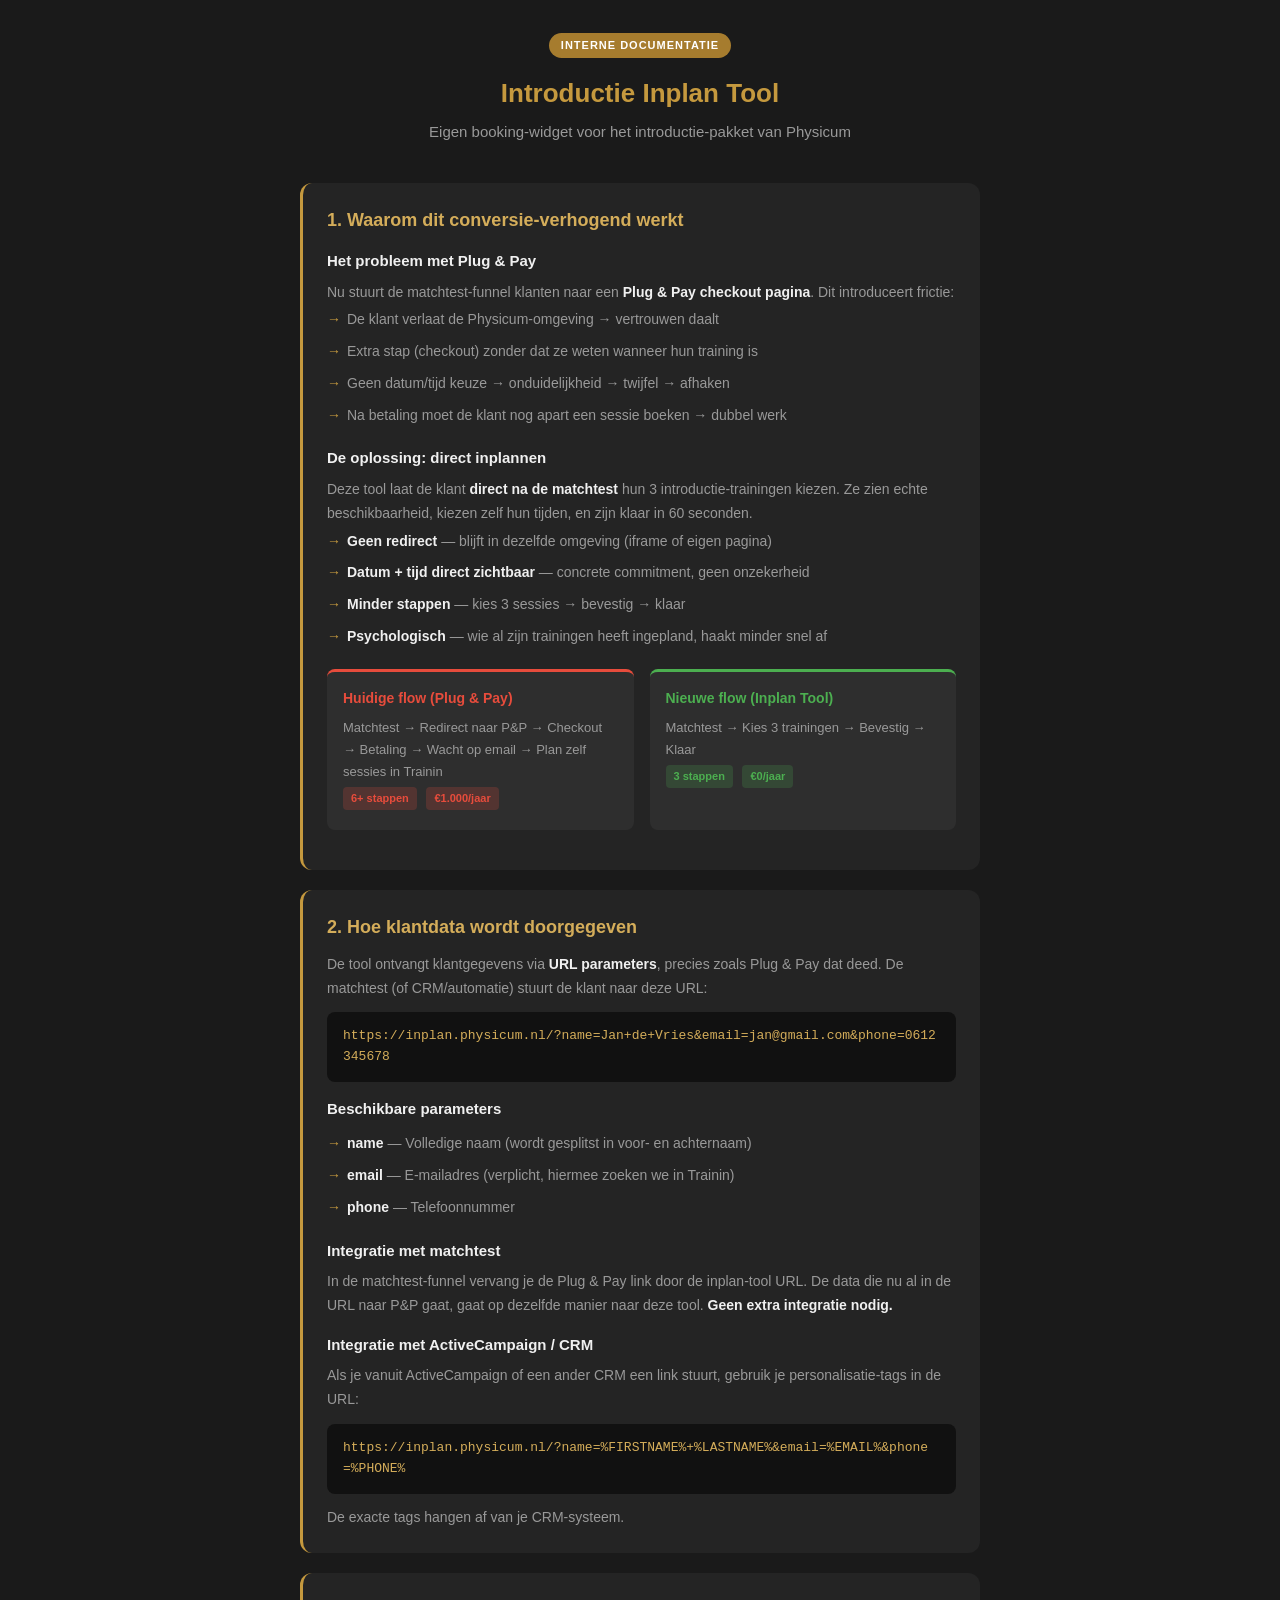
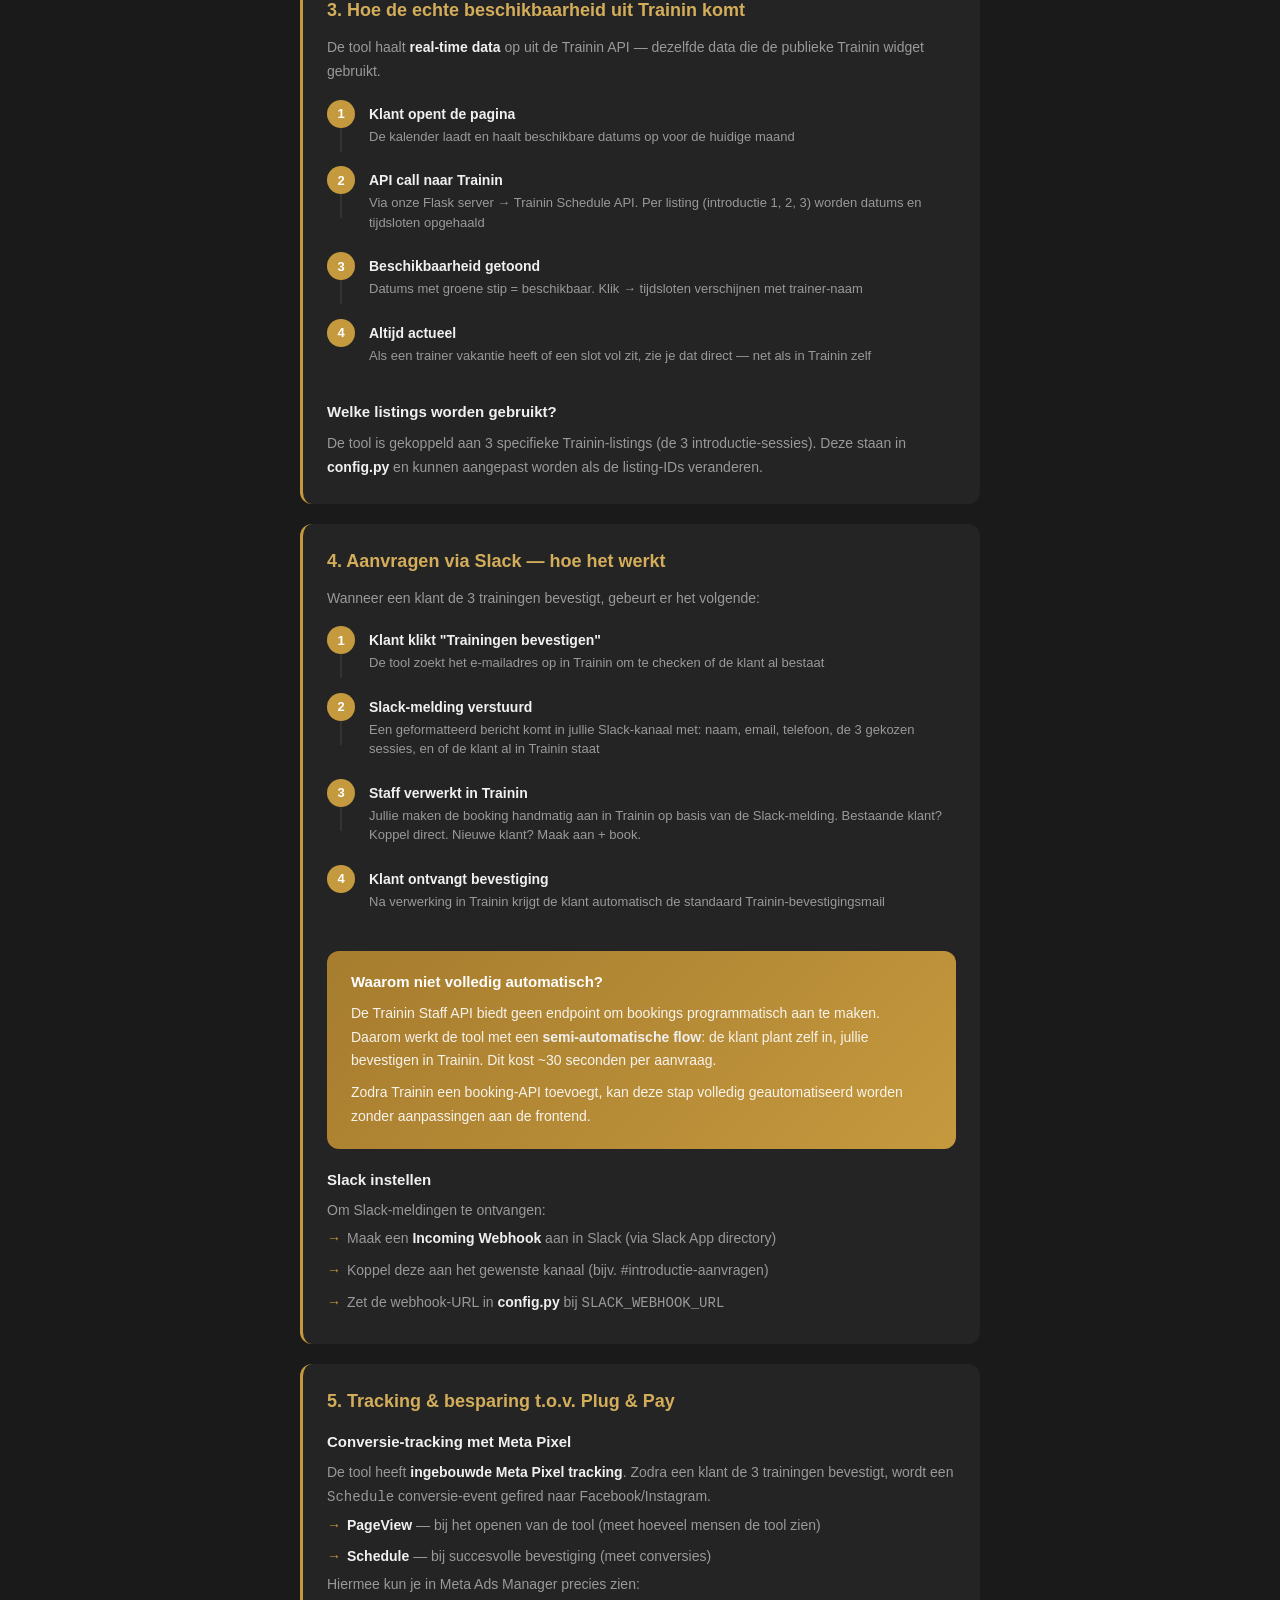
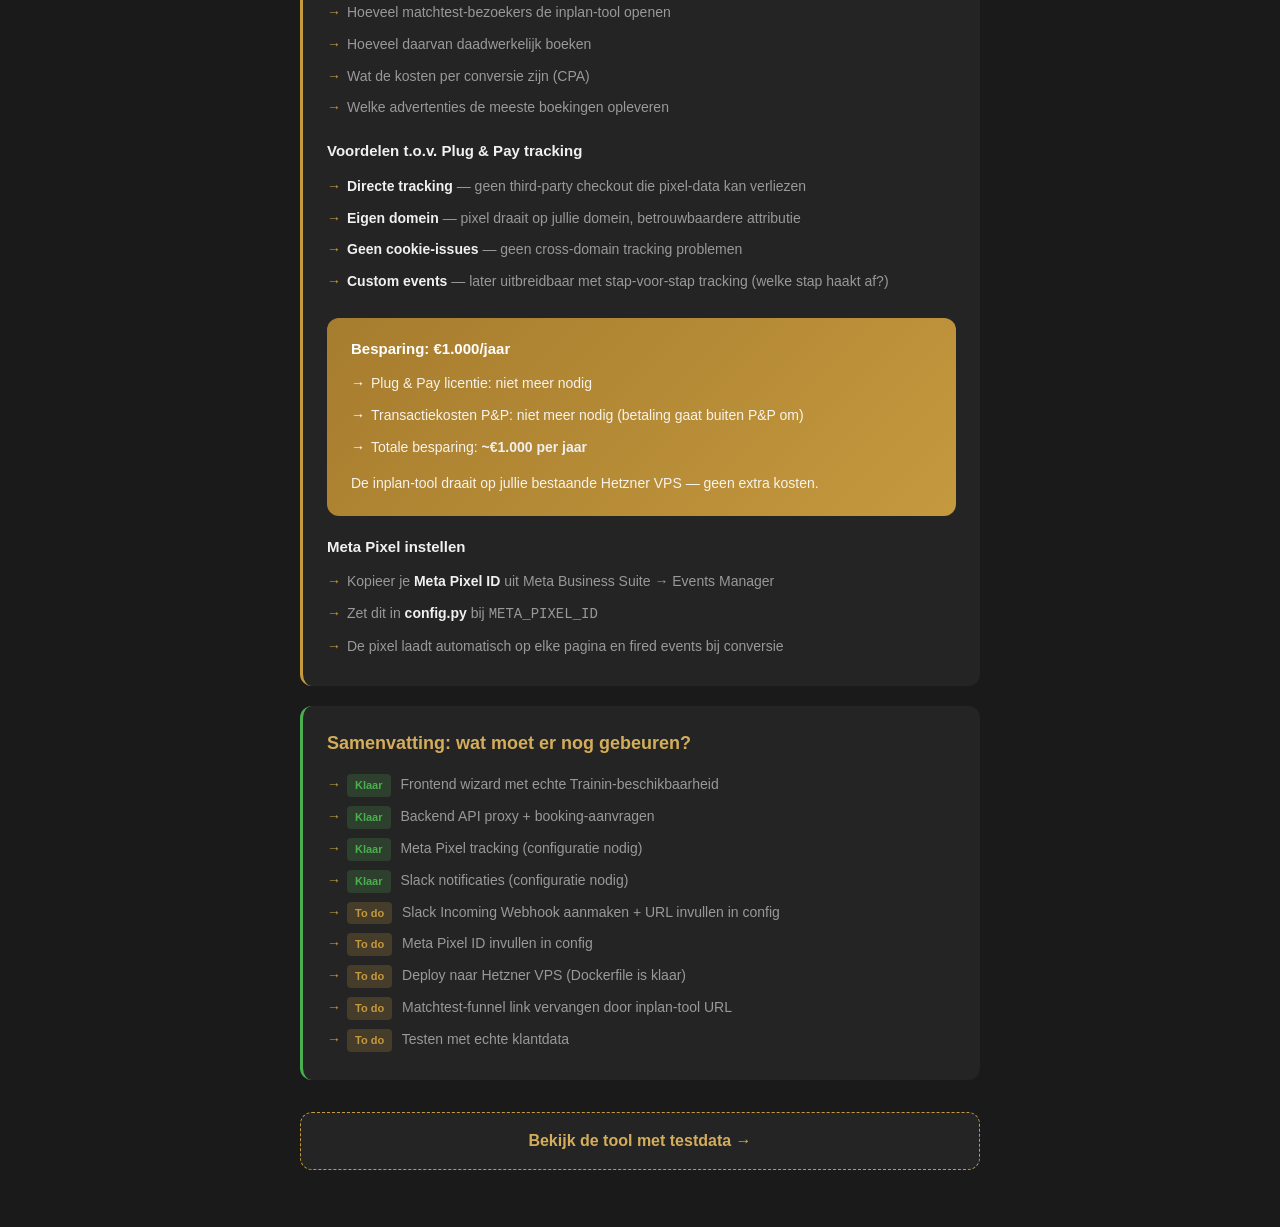
==== templates/uitleg.html @ 561d73a6 "Initial commit: Introductie Inplan Tool Booking wizard voor Physicum introductie personal training p" ====
<!DOCTYPE html>
<html lang="nl">
<head>
    <meta charset="UTF-8">
    <meta name="viewport" content="width=device-width, initial-scale=1.0">
    <title>Uitleg Introductie Inplan Tool — Physicum</title>
    <link rel="stylesheet" href="/static/style.css">
    <style>
        .uitleg {
            max-width: 720px;
            margin: 0 auto;
            padding: 32px 20px 60px;
        }

        .uitleg-header {
            text-align: center;
            margin-bottom: 40px;
        }

        .uitleg-header h1 {
            font-size: 26px;
            font-weight: 800;
            color: var(--gold);
            margin-bottom: 8px;
        }

        .uitleg-header p {
            color: var(--text-muted);
            font-size: 15px;
        }

        .uitleg-badge {
            display: inline-block;
            background: var(--gold-dark);
            color: #fff;
            font-size: 11px;
            font-weight: 700;
            text-transform: uppercase;
            letter-spacing: 1px;
            padding: 4px 12px;
            border-radius: 20px;
            margin-bottom: 16px;
        }

        .section {
            background: var(--bg-card);
            border-radius: var(--radius);
            padding: 24px;
            margin-bottom: 20px;
            border-left: 3px solid var(--gold);
        }

        .section h2 {
            font-size: 18px;
            font-weight: 700;
            color: var(--gold-light);
            margin-bottom: 12px;
        }

        .section h3 {
            font-size: 15px;
            font-weight: 600;
            color: var(--text);
            margin: 16px 0 8px;
        }

        .section p, .section li {
            font-size: 14px;
            color: var(--text-muted);
            line-height: 1.7;
        }

        .section ul {
            list-style: none;
            padding: 0;
        }

        .section ul li {
            padding: 4px 0 4px 20px;
            position: relative;
        }

        .section ul li::before {
            content: '→';
            position: absolute;
            left: 0;
            color: var(--gold);
        }

        .section strong {
            color: var(--text);
        }

        .flow-diagram {
            display: flex;
            flex-direction: column;
            gap: 0;
            margin: 16px 0;
        }

        .flow-step {
            display: flex;
            align-items: flex-start;
            gap: 14px;
        }

        .flow-line {
            display: flex;
            flex-direction: column;
            align-items: center;
            flex-shrink: 0;
        }

        .flow-dot {
            width: 28px;
            height: 28px;
            border-radius: 50%;
            background: var(--gold);
            color: #fff;
            font-size: 13px;
            font-weight: 700;
            display: flex;
            align-items: center;
            justify-content: center;
            flex-shrink: 0;
        }

        .flow-connector {
            width: 2px;
            height: 24px;
            background: var(--border);
        }

        .flow-content {
            padding: 4px 0 20px;
        }

        .flow-content .flow-title {
            font-size: 14px;
            font-weight: 600;
            color: var(--text);
        }

        .flow-content .flow-desc {
            font-size: 13px;
            color: var(--text-muted);
            margin-top: 2px;
        }

        .highlight-box {
            background: linear-gradient(135deg, var(--gold-dark), var(--gold));
            border-radius: var(--radius);
            padding: 20px 24px;
            margin: 20px 0;
            color: #fff;
        }

        .highlight-box h3 {
            color: #fff;
            margin-top: 0;
        }

        .highlight-box p, .highlight-box li {
            color: rgba(255,255,255,0.9);
        }

        .highlight-box ul li::before {
            color: #fff;
        }

        .comparison-grid {
            display: grid;
            grid-template-columns: 1fr 1fr;
            gap: 16px;
            margin: 16px 0;
        }

        .comparison-card {
            background: var(--bg-hover);
            border-radius: var(--radius-sm);
            padding: 16px;
        }

        .comparison-card.old {
            border-top: 3px solid #e74c3c;
        }

        .comparison-card.new {
            border-top: 3px solid var(--green);
        }

        .comparison-card h4 {
            font-size: 14px;
            font-weight: 700;
            margin-bottom: 8px;
        }

        .comparison-card.old h4 {
            color: #e74c3c;
        }

        .comparison-card.new h4 {
            color: var(--green);
        }

        .comparison-card p {
            font-size: 13px;
            color: var(--text-muted);
            margin: 4px 0;
        }

        .code-example {
            background: #111;
            border-radius: var(--radius-sm);
            padding: 14px 16px;
            font-family: 'SF Mono', 'Fira Code', monospace;
            font-size: 13px;
            color: var(--gold-light);
            overflow-x: auto;
            margin: 12px 0;
            line-height: 1.6;
            white-space: pre-wrap;
            word-break: break-all;
        }

        .tag {
            display: inline-block;
            font-size: 11px;
            font-weight: 600;
            padding: 2px 8px;
            border-radius: 4px;
            margin-right: 6px;
        }

        .tag-green { background: rgba(76,175,80,0.2); color: var(--green); }
        .tag-gold { background: rgba(197,153,62,0.2); color: var(--gold); }
        .tag-red { background: rgba(231,76,60,0.2); color: #e74c3c; }

        .demo-link {
            display: block;
            text-align: center;
            margin-top: 32px;
            padding: 16px;
            background: var(--bg-card);
            border-radius: var(--radius);
            border: 1px dashed var(--gold);
            color: var(--gold-light);
            text-decoration: none;
            font-weight: 600;
            transition: all 0.2s;
        }

        .demo-link:hover {
            background: var(--bg-hover);
        }

        @media (max-width: 600px) {
            .comparison-grid {
                grid-template-columns: 1fr;
            }
        }
    </style>
</head>
<body>
    <div class="uitleg">
        <div class="uitleg-header">
            <div class="uitleg-badge">Interne documentatie</div>
            <h1>Introductie Inplan Tool</h1>
            <p>Eigen booking-widget voor het introductie-pakket van Physicum</p>
        </div>

        <!-- 1. Waarom conversie-verhogend -->
        <div class="section">
            <h2>1. Waarom dit conversie-verhogend werkt</h2>

            <h3>Het probleem met Plug &amp; Pay</h3>
            <p>Nu stuurt de matchtest-funnel klanten naar een <strong>Plug &amp; Pay checkout pagina</strong>. Dit introduceert frictie:</p>
            <ul>
                <li>De klant verlaat de Physicum-omgeving → vertrouwen daalt</li>
                <li>Extra stap (checkout) zonder dat ze weten wanneer hun training is</li>
                <li>Geen datum/tijd keuze → onduidelijkheid → twijfel → afhaken</li>
                <li>Na betaling moet de klant nog apart een sessie boeken → dubbel werk</li>
            </ul>

            <h3>De oplossing: direct inplannen</h3>
            <p>Deze tool laat de klant <strong>direct na de matchtest</strong> hun 3 introductie-trainingen kiezen. Ze zien echte beschikbaarheid, kiezen zelf hun tijden, en zijn klaar in 60 seconden.</p>
            <ul>
                <li><strong>Geen redirect</strong> — blijft in dezelfde omgeving (iframe of eigen pagina)</li>
                <li><strong>Datum + tijd direct zichtbaar</strong> — concrete commitment, geen onzekerheid</li>
                <li><strong>Minder stappen</strong> — kies 3 sessies → bevestig → klaar</li>
                <li><strong>Psychologisch</strong> — wie al zijn trainingen heeft ingepland, haakt minder snel af</li>
            </ul>

            <div class="comparison-grid">
                <div class="comparison-card old">
                    <h4>Huidige flow (Plug &amp; Pay)</h4>
                    <p>Matchtest → Redirect naar P&P → Checkout → Betaling → Wacht op email → Plan zelf sessies in Trainin</p>
                    <p><span class="tag tag-red">6+ stappen</span> <span class="tag tag-red">€1.000/jaar</span></p>
                </div>
                <div class="comparison-card new">
                    <h4>Nieuwe flow (Inplan Tool)</h4>
                    <p>Matchtest → Kies 3 trainingen → Bevestig → Klaar</p>
                    <p><span class="tag tag-green">3 stappen</span> <span class="tag tag-green">€0/jaar</span></p>
                </div>
            </div>
        </div>

        <!-- 2. Hoe data wordt meegestuurd -->
        <div class="section">
            <h2>2. Hoe klantdata wordt doorgegeven</h2>

            <p>De tool ontvangt klantgegevens via <strong>URL parameters</strong>, precies zoals Plug &amp; Pay dat deed. De matchtest (of CRM/automatie) stuurt de klant naar deze URL:</p>

            <div class="code-example">https://inplan.physicum.nl/?name=Jan+de+Vries&email=jan@gmail.com&phone=0612345678</div>

            <h3>Beschikbare parameters</h3>
            <ul>
                <li><strong>name</strong> — Volledige naam (wordt gesplitst in voor- en achternaam)</li>
                <li><strong>email</strong> — E-mailadres (verplicht, hiermee zoeken we in Trainin)</li>
                <li><strong>phone</strong> — Telefoonnummer</li>
            </ul>

            <h3>Integratie met matchtest</h3>
            <p>In de matchtest-funnel vervang je de Plug &amp; Pay link door de inplan-tool URL. De data die nu al in de URL naar P&P gaat, gaat op dezelfde manier naar deze tool. <strong>Geen extra integratie nodig.</strong></p>

            <h3>Integratie met ActiveCampaign / CRM</h3>
            <p>Als je vanuit ActiveCampaign of een ander CRM een link stuurt, gebruik je personalisatie-tags in de URL:</p>
            <div class="code-example">https://inplan.physicum.nl/?name=%FIRSTNAME%+%LASTNAME%&email=%EMAIL%&phone=%PHONE%</div>
            <p>De exacte tags hangen af van je CRM-systeem.</p>
        </div>

        <!-- 3. Hoe Trainin-data wordt opgehaald -->
        <div class="section">
            <h2>3. Hoe de echte beschikbaarheid uit Trainin komt</h2>

            <p>De tool haalt <strong>real-time data</strong> op uit de Trainin API — dezelfde data die de publieke Trainin widget gebruikt.</p>

            <div class="flow-diagram">
                <div class="flow-step">
                    <div class="flow-line">
                        <div class="flow-dot">1</div>
                        <div class="flow-connector"></div>
                    </div>
                    <div class="flow-content">
                        <div class="flow-title">Klant opent de pagina</div>
                        <div class="flow-desc">De kalender laadt en haalt beschikbare datums op voor de huidige maand</div>
                    </div>
                </div>
                <div class="flow-step">
                    <div class="flow-line">
                        <div class="flow-dot">2</div>
                        <div class="flow-connector"></div>
                    </div>
                    <div class="flow-content">
                        <div class="flow-title">API call naar Trainin</div>
                        <div class="flow-desc">Via onze Flask server → Trainin Schedule API. Per listing (introductie 1, 2, 3) worden datums en tijdsloten opgehaald</div>
                    </div>
                </div>
                <div class="flow-step">
                    <div class="flow-line">
                        <div class="flow-dot">3</div>
                        <div class="flow-connector"></div>
                    </div>
                    <div class="flow-content">
                        <div class="flow-title">Beschikbaarheid getoond</div>
                        <div class="flow-desc">Datums met groene stip = beschikbaar. Klik → tijdsloten verschijnen met trainer-naam</div>
                    </div>
                </div>
                <div class="flow-step">
                    <div class="flow-line">
                        <div class="flow-dot">4</div>
                    </div>
                    <div class="flow-content">
                        <div class="flow-title">Altijd actueel</div>
                        <div class="flow-desc">Als een trainer vakantie heeft of een slot vol zit, zie je dat direct — net als in Trainin zelf</div>
                    </div>
                </div>
            </div>

            <h3>Welke listings worden gebruikt?</h3>
            <p>De tool is gekoppeld aan 3 specifieke Trainin-listings (de 3 introductie-sessies). Deze staan in <strong>config.py</strong> en kunnen aangepast worden als de listing-IDs veranderen.</p>
        </div>

        <!-- 4. Slack aanvragen & workflow -->
        <div class="section">
            <h2>4. Aanvragen via Slack — hoe het werkt</h2>

            <p>Wanneer een klant de 3 trainingen bevestigt, gebeurt er het volgende:</p>

            <div class="flow-diagram">
                <div class="flow-step">
                    <div class="flow-line">
                        <div class="flow-dot">1</div>
                        <div class="flow-connector"></div>
                    </div>
                    <div class="flow-content">
                        <div class="flow-title">Klant klikt "Trainingen bevestigen"</div>
                        <div class="flow-desc">De tool zoekt het e-mailadres op in Trainin om te checken of de klant al bestaat</div>
                    </div>
                </div>
                <div class="flow-step">
                    <div class="flow-line">
                        <div class="flow-dot">2</div>
                        <div class="flow-connector"></div>
                    </div>
                    <div class="flow-content">
                        <div class="flow-title">Slack-melding verstuurd</div>
                        <div class="flow-desc">Een geformatteerd bericht komt in jullie Slack-kanaal met: naam, email, telefoon, de 3 gekozen sessies, en of de klant al in Trainin staat</div>
                    </div>
                </div>
                <div class="flow-step">
                    <div class="flow-line">
                        <div class="flow-dot">3</div>
                        <div class="flow-connector"></div>
                    </div>
                    <div class="flow-content">
                        <div class="flow-title">Staff verwerkt in Trainin</div>
                        <div class="flow-desc">Jullie maken de booking handmatig aan in Trainin op basis van de Slack-melding. Bestaande klant? Koppel direct. Nieuwe klant? Maak aan + book.</div>
                    </div>
                </div>
                <div class="flow-step">
                    <div class="flow-line">
                        <div class="flow-dot">4</div>
                    </div>
                    <div class="flow-content">
                        <div class="flow-title">Klant ontvangt bevestiging</div>
                        <div class="flow-desc">Na verwerking in Trainin krijgt de klant automatisch de standaard Trainin-bevestigingsmail</div>
                    </div>
                </div>
            </div>

            <div class="highlight-box">
                <h3>Waarom niet volledig automatisch?</h3>
                <p>De Trainin Staff API biedt geen endpoint om bookings programmatisch aan te maken. Daarom werkt de tool met een <strong>semi-automatische flow</strong>: de klant plant zelf in, jullie bevestigen in Trainin. Dit kost ~30 seconden per aanvraag.</p>
                <p style="margin-top: 8px;">Zodra Trainin een booking-API toevoegt, kan deze stap volledig geautomatiseerd worden zonder aanpassingen aan de frontend.</p>
            </div>

            <h3>Slack instellen</h3>
            <p>Om Slack-meldingen te ontvangen:</p>
            <ul>
                <li>Maak een <strong>Incoming Webhook</strong> aan in Slack (via Slack App directory)</li>
                <li>Koppel deze aan het gewenste kanaal (bijv. #introductie-aanvragen)</li>
                <li>Zet de webhook-URL in <strong>config.py</strong> bij <code>SLACK_WEBHOOK_URL</code></li>
            </ul>
        </div>

        <!-- 5. Tracking & besparing -->
        <div class="section">
            <h2>5. Tracking &amp; besparing t.o.v. Plug &amp; Pay</h2>

            <h3>Conversie-tracking met Meta Pixel</h3>
            <p>De tool heeft <strong>ingebouwde Meta Pixel tracking</strong>. Zodra een klant de 3 trainingen bevestigt, wordt een <code>Schedule</code> conversie-event gefired naar Facebook/Instagram.</p>
            <ul>
                <li><strong>PageView</strong> — bij het openen van de tool (meet hoeveel mensen de tool zien)</li>
                <li><strong>Schedule</strong> — bij succesvolle bevestiging (meet conversies)</li>
            </ul>
            <p>Hiermee kun je in Meta Ads Manager precies zien:</p>
            <ul>
                <li>Hoeveel matchtest-bezoekers de inplan-tool openen</li>
                <li>Hoeveel daarvan daadwerkelijk boeken</li>
                <li>Wat de kosten per conversie zijn (CPA)</li>
                <li>Welke advertenties de meeste boekingen opleveren</li>
            </ul>

            <h3>Voordelen t.o.v. Plug &amp; Pay tracking</h3>
            <ul>
                <li><strong>Directe tracking</strong> — geen third-party checkout die pixel-data kan verliezen</li>
                <li><strong>Eigen domein</strong> — pixel draait op jullie domein, betrouwbaardere attributie</li>
                <li><strong>Geen cookie-issues</strong> — geen cross-domain tracking problemen</li>
                <li><strong>Custom events</strong> — later uitbreidbaar met stap-voor-stap tracking (welke stap haakt af?)</li>
            </ul>

            <div class="highlight-box">
                <h3>Besparing: €1.000/jaar</h3>
                <ul>
                    <li>Plug &amp; Pay licentie: niet meer nodig</li>
                    <li>Transactiekosten P&P: niet meer nodig (betaling gaat buiten P&P om)</li>
                    <li>Totale besparing: <strong>~€1.000 per jaar</strong></li>
                </ul>
                <p style="margin-top: 8px;">De inplan-tool draait op jullie bestaande Hetzner VPS — geen extra kosten.</p>
            </div>

            <h3>Meta Pixel instellen</h3>
            <ul>
                <li>Kopieer je <strong>Meta Pixel ID</strong> uit Meta Business Suite → Events Manager</li>
                <li>Zet dit in <strong>config.py</strong> bij <code>META_PIXEL_ID</code></li>
                <li>De pixel laadt automatisch op elke pagina en fired events bij conversie</li>
            </ul>
        </div>

        <!-- Samenvatting -->
        <div class="section" style="border-left-color: var(--green);">
            <h2>Samenvatting: wat moet er nog gebeuren?</h2>
            <ul>
                <li><span class="tag tag-green">Klaar</span> Frontend wizard met echte Trainin-beschikbaarheid</li>
                <li><span class="tag tag-green">Klaar</span> Backend API proxy + booking-aanvragen</li>
                <li><span class="tag tag-green">Klaar</span> Meta Pixel tracking (configuratie nodig)</li>
                <li><span class="tag tag-green">Klaar</span> Slack notificaties (configuratie nodig)</li>
                <li><span class="tag tag-gold">To do</span> Slack Incoming Webhook aanmaken + URL invullen in config</li>
                <li><span class="tag tag-gold">To do</span> Meta Pixel ID invullen in config</li>
                <li><span class="tag tag-gold">To do</span> Deploy naar Hetzner VPS (Dockerfile is klaar)</li>
                <li><span class="tag tag-gold">To do</span> Matchtest-funnel link vervangen door inplan-tool URL</li>
                <li><span class="tag tag-gold">To do</span> Testen met echte klantdata</li>
            </ul>
        </div>

        <a href="/?name=Test+Klant&email=test@physicum.nl&phone=0612345678" class="demo-link">
            Bekijk de tool met testdata →
        </a>
    </div>
</body>
</html>
---- static/style.css ----
/* Introductie Inplan Tool — Physicum branding */

:root {
    --bg: #1a1a1a;
    --bg-card: #242424;
    --bg-hover: #2e2e2e;
    --gold: #c5993e;
    --gold-light: #d4ad5a;
    --gold-dark: #a67c2e;
    --text: #f0f0f0;
    --text-muted: #999;
    --text-dim: #666;
    --green: #4caf50;
    --green-dot: #66bb6a;
    --border: #333;
    --radius: 12px;
    --radius-sm: 8px;
}

* {
    margin: 0;
    padding: 0;
    box-sizing: border-box;
}

body {
    font-family: -apple-system, BlinkMacSystemFont, 'Segoe UI', Roboto, sans-serif;
    background: var(--bg);
    color: var(--text);
    line-height: 1.5;
    min-height: 100vh;
}

#app {
    max-width: 780px;
    margin: 0 auto;
    padding: 24px 16px 24px;
}

/* ─── Stappen indicator ─── */

.steps-bar {
    display: flex;
    align-items: center;
    justify-content: center;
    gap: 0;
    margin-bottom: 8px;
}

.step-dot {
    width: 30px;
    height: 30px;
    border-radius: 50%;
    background: var(--bg-card);
    border: 2px solid var(--border);
    display: flex;
    align-items: center;
    justify-content: center;
    font-size: 12px;
    font-weight: 600;
    color: var(--text-muted);
    transition: all 0.3s;
    flex-shrink: 0;
}

.step-dot.active {
    background: var(--gold);
    border-color: var(--gold);
    color: #fff;
}

.step-dot.completed {
    background: var(--green);
    border-color: var(--green);
    color: #fff;
}

.step-line {
    height: 2px;
    flex: 1;
    background: var(--border);
    transition: background 0.3s;
}

.step-line.completed {
    background: var(--green);
}

.steps-labels {
    display: flex;
    justify-content: space-between;
    font-size: 10px;
    color: var(--text-dim);
    margin-bottom: 16px;
    padding: 0 4px;
}

/* ─── Wizard stappen ─── */

.wizard-step {
    animation: fadeIn 0.3s ease;
}

@keyframes fadeIn {
    from { opacity: 0; transform: translateY(10px); }
    to { opacity: 1; transform: translateY(0); }
}

h2 {
    font-size: 20px;
    font-weight: 700;
    margin-bottom: 2px;
    color: var(--text);
}

.step-subtitle {
    color: var(--text-muted);
    font-size: 14px;
    margin-bottom: 24px;
}

/* ─── Sessie picker (kalender + slots naast elkaar) ─── */

.session-picker {
    display: flex;
    gap: 20px;
    align-items: flex-start;
}

/* ─── Kalender ─── */

.calendar {
    background: var(--bg-card);
    border-radius: var(--radius);
    padding: 14px;
    flex: 1;
    min-width: 0;
    margin-bottom: 0;
}

.calendar-header {
    display: flex;
    align-items: center;
    justify-content: space-between;
    margin-bottom: 8px;
}

.calendar-title {
    font-size: 15px;
    font-weight: 600;
}

.calendar-nav {
    background: none;
    border: 1px solid var(--border);
    color: var(--text);
    width: 30px;
    height: 30px;
    border-radius: 50%;
    cursor: pointer;
    font-size: 16px;
    display: flex;
    align-items: center;
    justify-content: center;
    transition: all 0.2s;
}

.calendar-nav:hover {
    background: var(--bg-hover);
    border-color: var(--gold);
}

.calendar-nav:disabled {
    opacity: 0.3;
    cursor: not-allowed;
}

.calendar-grid {
    display: grid;
    grid-template-columns: repeat(7, 1fr);
    gap: 2px;
    text-align: center;
}

.calendar-grid .day-header {
    font-size: 11px;
    color: var(--text-dim);
    font-weight: 500;
    padding: 2px 0;
}

.calendar-day {
    position: relative;
    width: 100%;
    aspect-ratio: 1;
    display: flex;
    align-items: center;
    justify-content: center;
    font-size: 13px;
    border-radius: 50%;
    cursor: default;
    color: var(--text-dim);
    transition: all 0.15s;
}

.calendar-day.available {
    color: var(--text);
    cursor: pointer;
}

.calendar-day.available:hover {
    background: var(--bg-hover);
}

.calendar-day.available::after {
    content: '';
    position: absolute;
    bottom: 2px;
    width: 5px;
    height: 5px;
    border-radius: 50%;
    background: var(--green-dot);
}

.calendar-day.selected {
    background: var(--gold);
    color: #fff;
}

.calendar-day.selected::after {
    display: none;
}

.calendar-day.today {
    font-weight: 700;
}

.calendar-day.other-month {
    opacity: 0.3;
}

.calendar-day.disabled-date {
    opacity: 0.25;
    cursor: not-allowed;
}

.calendar-day.disabled-date::after {
    display: none;
}

/* ─── Tijdsloten ─── */

.slots-container {
    flex: 0 0 220px;
    margin-top: 0;
    max-height: 400px;
    overflow-y: auto;
    scrollbar-width: thin;
    scrollbar-color: var(--border) transparent;
}

.slots-container::-webkit-scrollbar {
    width: 4px;
}

.slots-container::-webkit-scrollbar-thumb {
    background: var(--border);
    border-radius: 4px;
}

.slots-title {
    font-size: 13px;
    color: var(--text-muted);
    margin-bottom: 8px;
    font-weight: 500;
    position: sticky;
    top: 0;
    background: var(--bg);
    padding-bottom: 4px;
    z-index: 1;
}

.slots-grid {
    display: grid;
    grid-template-columns: 1fr 1fr;
    gap: 6px;
}

.slot-btn {
    padding: 8px 4px;
    border-radius: var(--radius-sm);
    border: 1px solid var(--border);
    background: var(--bg-card);
    color: var(--text);
    font-size: 14px;
    font-weight: 500;
    cursor: pointer;
    transition: all 0.15s;
    display: flex;
    flex-direction: column;
    align-items: center;
    gap: 1px;
}

.slot-btn:hover {
    border-color: var(--gold);
    background: var(--bg-hover);
}

.slot-btn.selected {
    border-color: var(--gold);
    background: var(--gold);
    color: #fff;
}

.slot-instructor {
    font-size: 11px;
    opacity: 0.7;
}

.slots-empty {
    color: var(--text-dim);
    font-size: 14px;
    padding: 20px 0;
    text-align: center;
}

.slots-loading {
    text-align: center;
    padding: 20px 0;
    color: var(--text-muted);
}

/* ─── Samenvatting kaartjes ─── */

.selected-summary {
    margin-bottom: 20px;
}

.summary-card {
    background: var(--bg-card);
    border-radius: var(--radius-sm);
    padding: 12px 16px;
    margin-bottom: 8px;
    display: flex;
    align-items: center;
    gap: 12px;
    border-left: 3px solid var(--green);
}

.summary-card .check {
    color: var(--green);
    font-size: 18px;
    flex-shrink: 0;
}

.summary-card .info {
    flex: 1;
}

.summary-card .info .title {
    font-size: 13px;
    font-weight: 600;
}

.summary-card .info .detail {
    font-size: 12px;
    color: var(--text-muted);
}

/* ─── Overzicht ─── */

.overview-cards {
    margin: 20px 0;
}

.overview-card {
    background: var(--bg-card);
    border-radius: var(--radius);
    padding: 16px 20px;
    margin-bottom: 12px;
    border-left: 3px solid var(--gold);
}

.overview-card .session-num {
    font-size: 12px;
    color: var(--gold);
    font-weight: 600;
    text-transform: uppercase;
    letter-spacing: 0.5px;
    margin-bottom: 4px;
}

.overview-card .session-date {
    font-size: 16px;
    font-weight: 600;
}

.overview-card .session-time {
    color: var(--text-muted);
    font-size: 14px;
}

.overview-card .session-trainer {
    color: var(--text-dim);
    font-size: 13px;
    margin-top: 4px;
}

/* ─── Prijs ─── */

.price-box {
    background: linear-gradient(135deg, var(--gold-dark), var(--gold));
    border-radius: var(--radius);
    padding: 20px;
    display: flex;
    justify-content: space-between;
    align-items: center;
    margin: 20px 0 12px;
}

.price-label {
    font-size: 16px;
    font-weight: 600;
    color: #fff;
}

.price-amount {
    font-size: 28px;
    font-weight: 800;
    color: #fff;
}

.price-note {
    font-size: 13px;
    color: var(--text-dim);
    text-align: center;
    margin-bottom: 24px;
}

/* ─── Knoppen ─── */

.nav-buttons {
    margin-top: 20px;
    display: flex;
    gap: 12px;
    justify-content: center;
}

.btn {
    padding: 14px 32px;
    border-radius: var(--radius-sm);
    font-size: 16px;
    font-weight: 600;
    cursor: pointer;
    border: none;
    transition: all 0.2s;
}

.btn:disabled {
    opacity: 0.4;
    cursor: not-allowed;
}

.btn-next {
    background: var(--gold);
    color: #fff;
    flex: 1;
    max-width: 520px;
}

.btn-next:not(:disabled):hover {
    background: var(--gold-light);
}

.btn-back {
    background: var(--bg-card);
    color: var(--text);
    border: 1px solid var(--border);
}

.btn-back:hover {
    background: var(--bg-hover);
}

.btn-confirm {
    width: 100%;
    padding: 16px;
    font-size: 18px;
    background: var(--gold);
    color: #fff;
    border-radius: var(--radius-sm);
}

.btn-confirm:not(:disabled):hover {
    background: var(--gold-light);
}

/* ─── Succes ─── */

.success-icon {
    width: 64px;
    height: 64px;
    border-radius: 50%;
    background: var(--green);
    color: #fff;
    font-size: 32px;
    display: flex;
    align-items: center;
    justify-content: center;
    margin: 0 auto 20px;
}

/* ─── Loading ─── */

.loading-overlay {
    position: fixed;
    inset: 0;
    background: rgba(26, 26, 26, 0.9);
    display: flex;
    flex-direction: column;
    align-items: center;
    justify-content: center;
    z-index: 100;
}

.spinner {
    width: 40px;
    height: 40px;
    border: 3px solid var(--border);
    border-top-color: var(--gold);
    border-radius: 50%;
    animation: spin 0.8s linear infinite;
    margin-bottom: 12px;
}

@keyframes spin {
    to { transform: rotate(360deg); }
}

/* ─── Responsive ─── */

@media (max-width: 420px) {
    .session-picker {
        flex-direction: column;
    }

    .slots-container {
        flex: none;
        width: 100%;
        max-height: none;
    }

    .slots-grid {
        grid-template-columns: repeat(3, 1fr);
    }
}

@media (max-width: 480px) {
    #app {
        padding: 16px 12px 90px;
    }

    h2 {
        font-size: 20px;
    }

    .calendar {
        padding: 14px;
    }

    .slot-btn {
        padding: 8px 14px;
        font-size: 14px;
    }

    .steps-labels {
        font-size: 10px;
    }
}
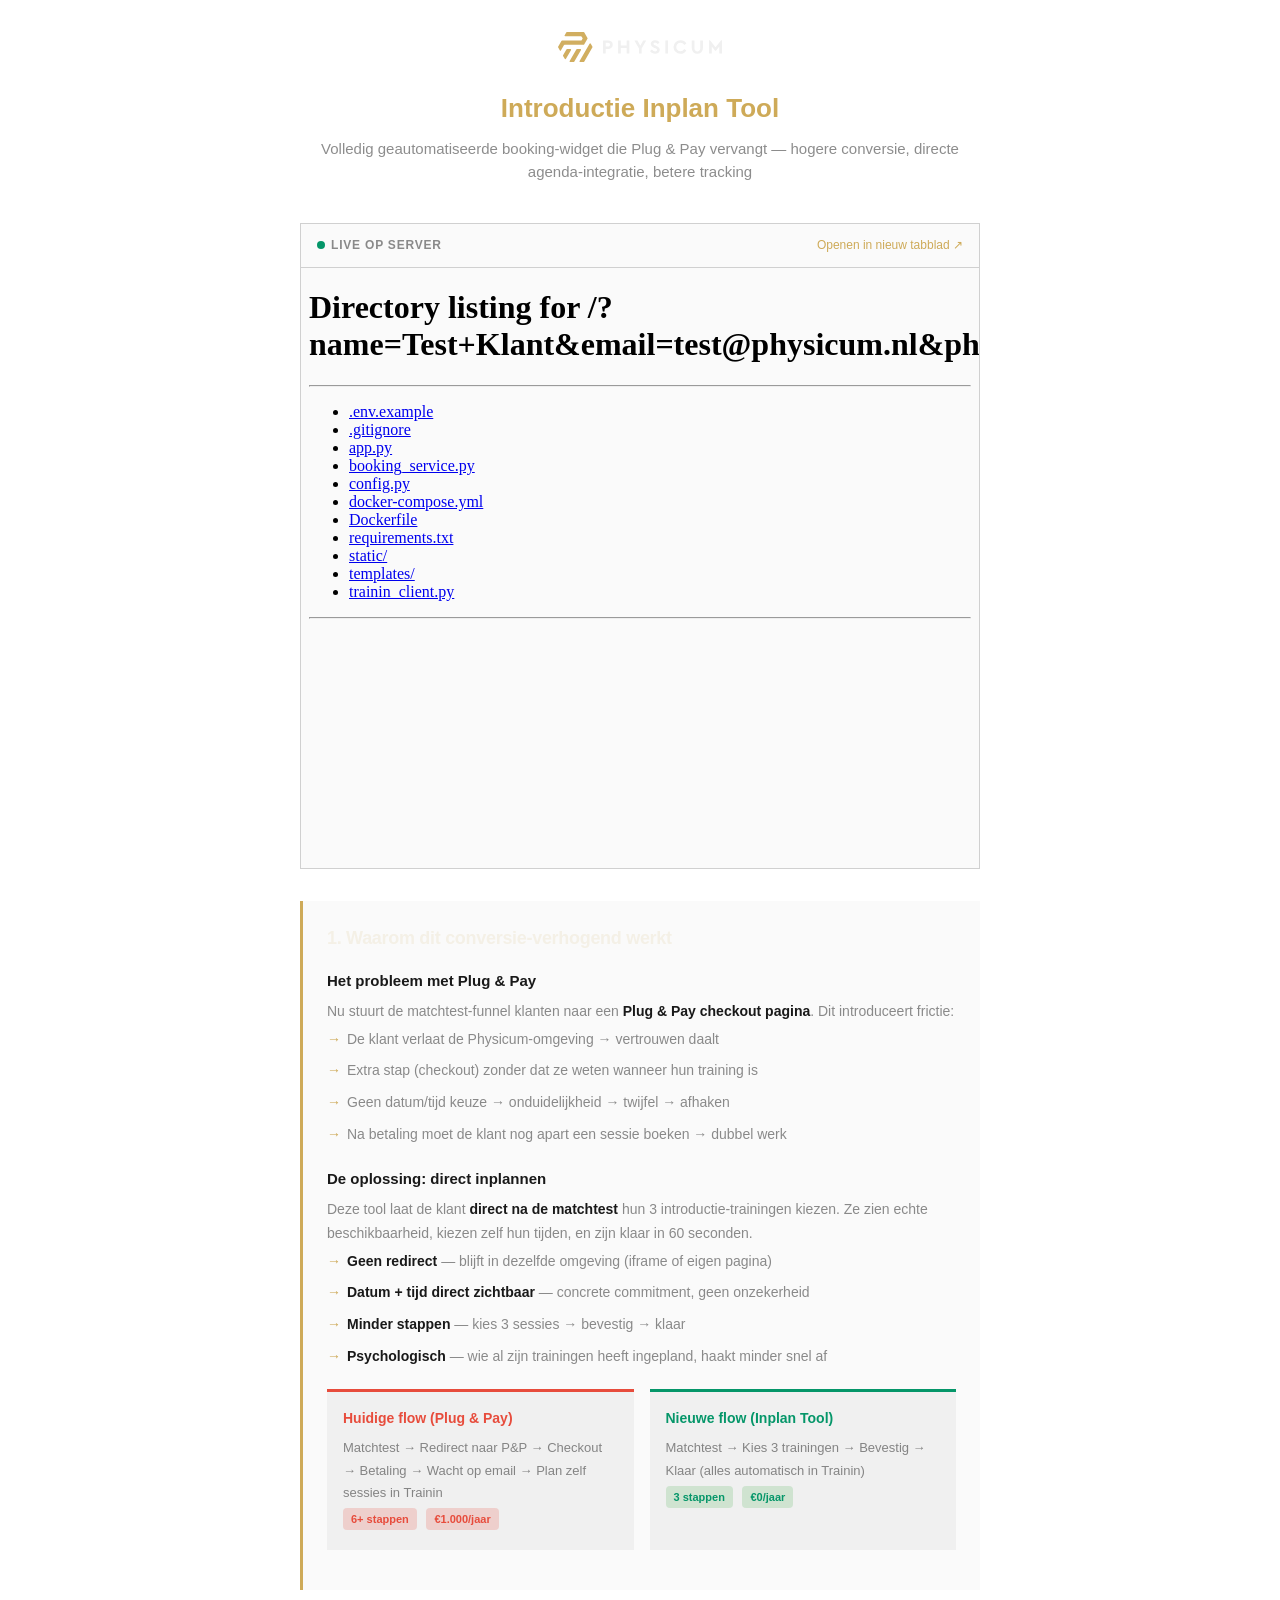
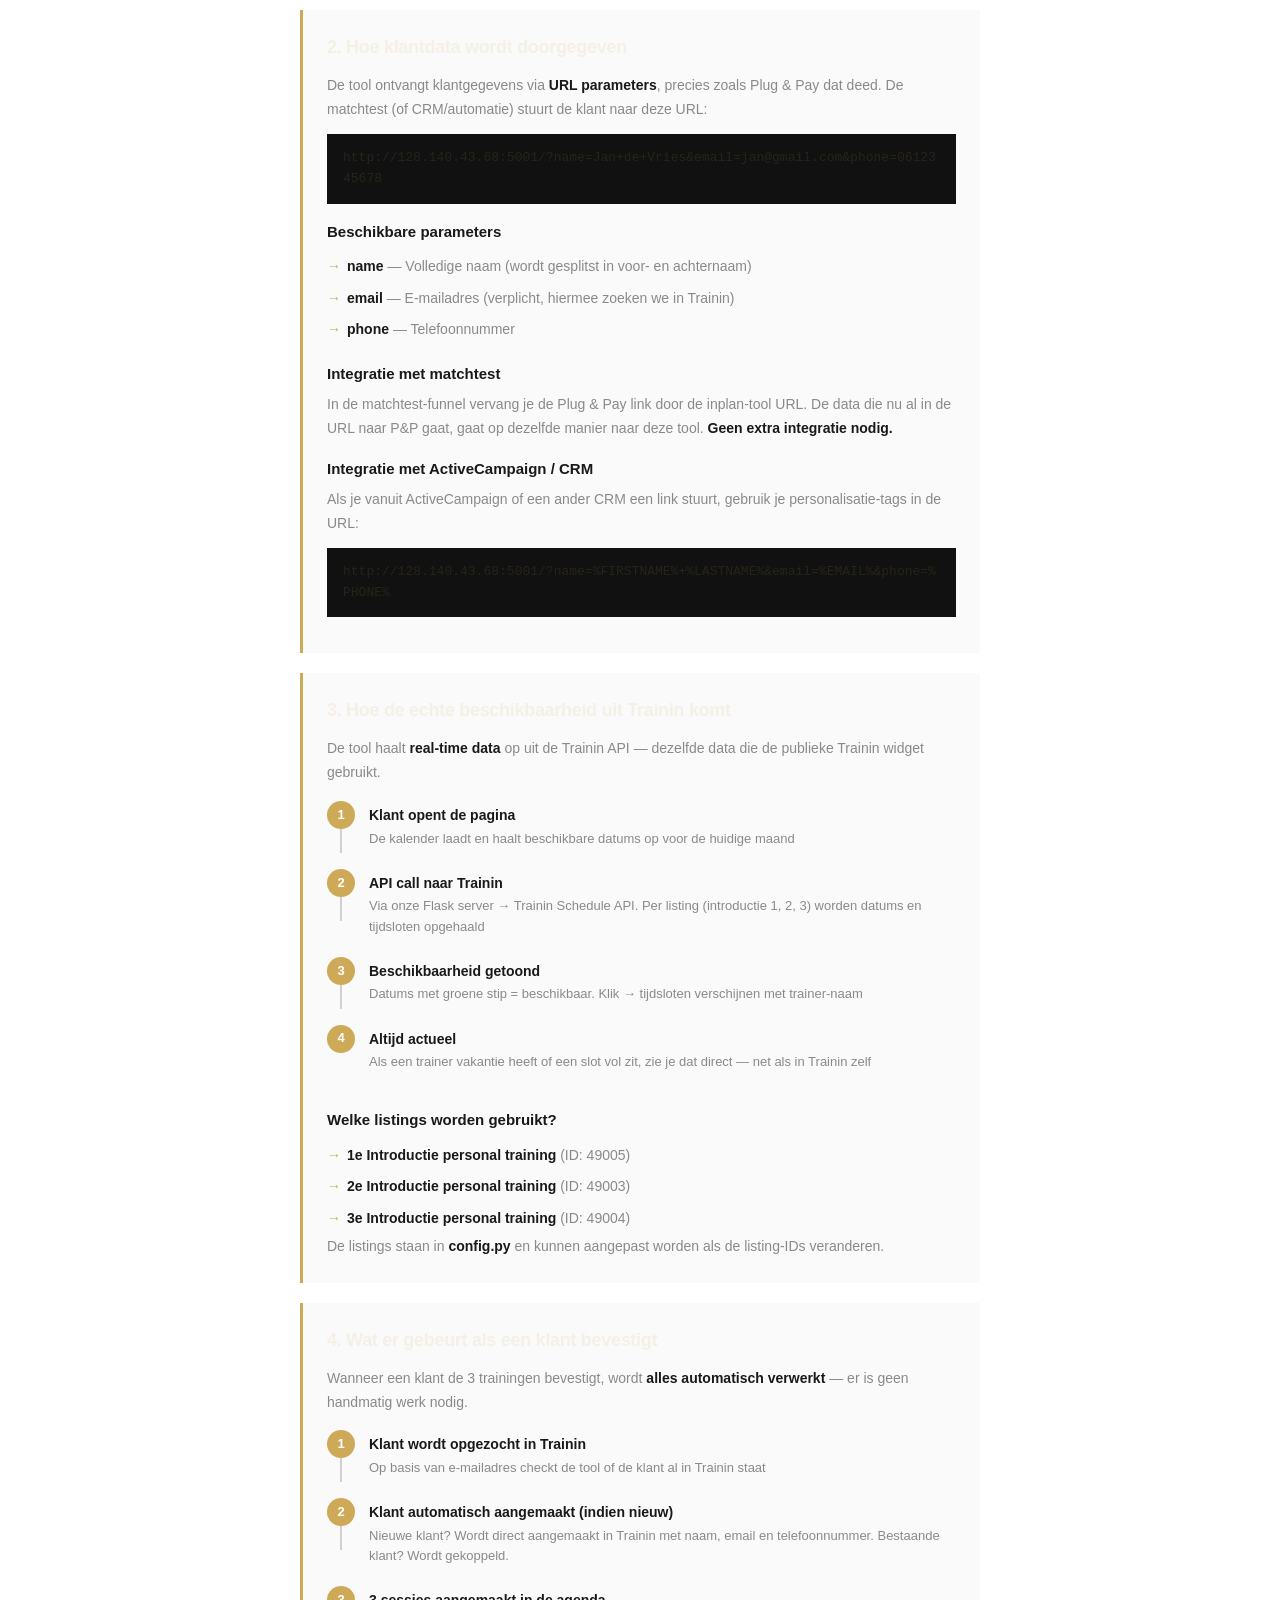
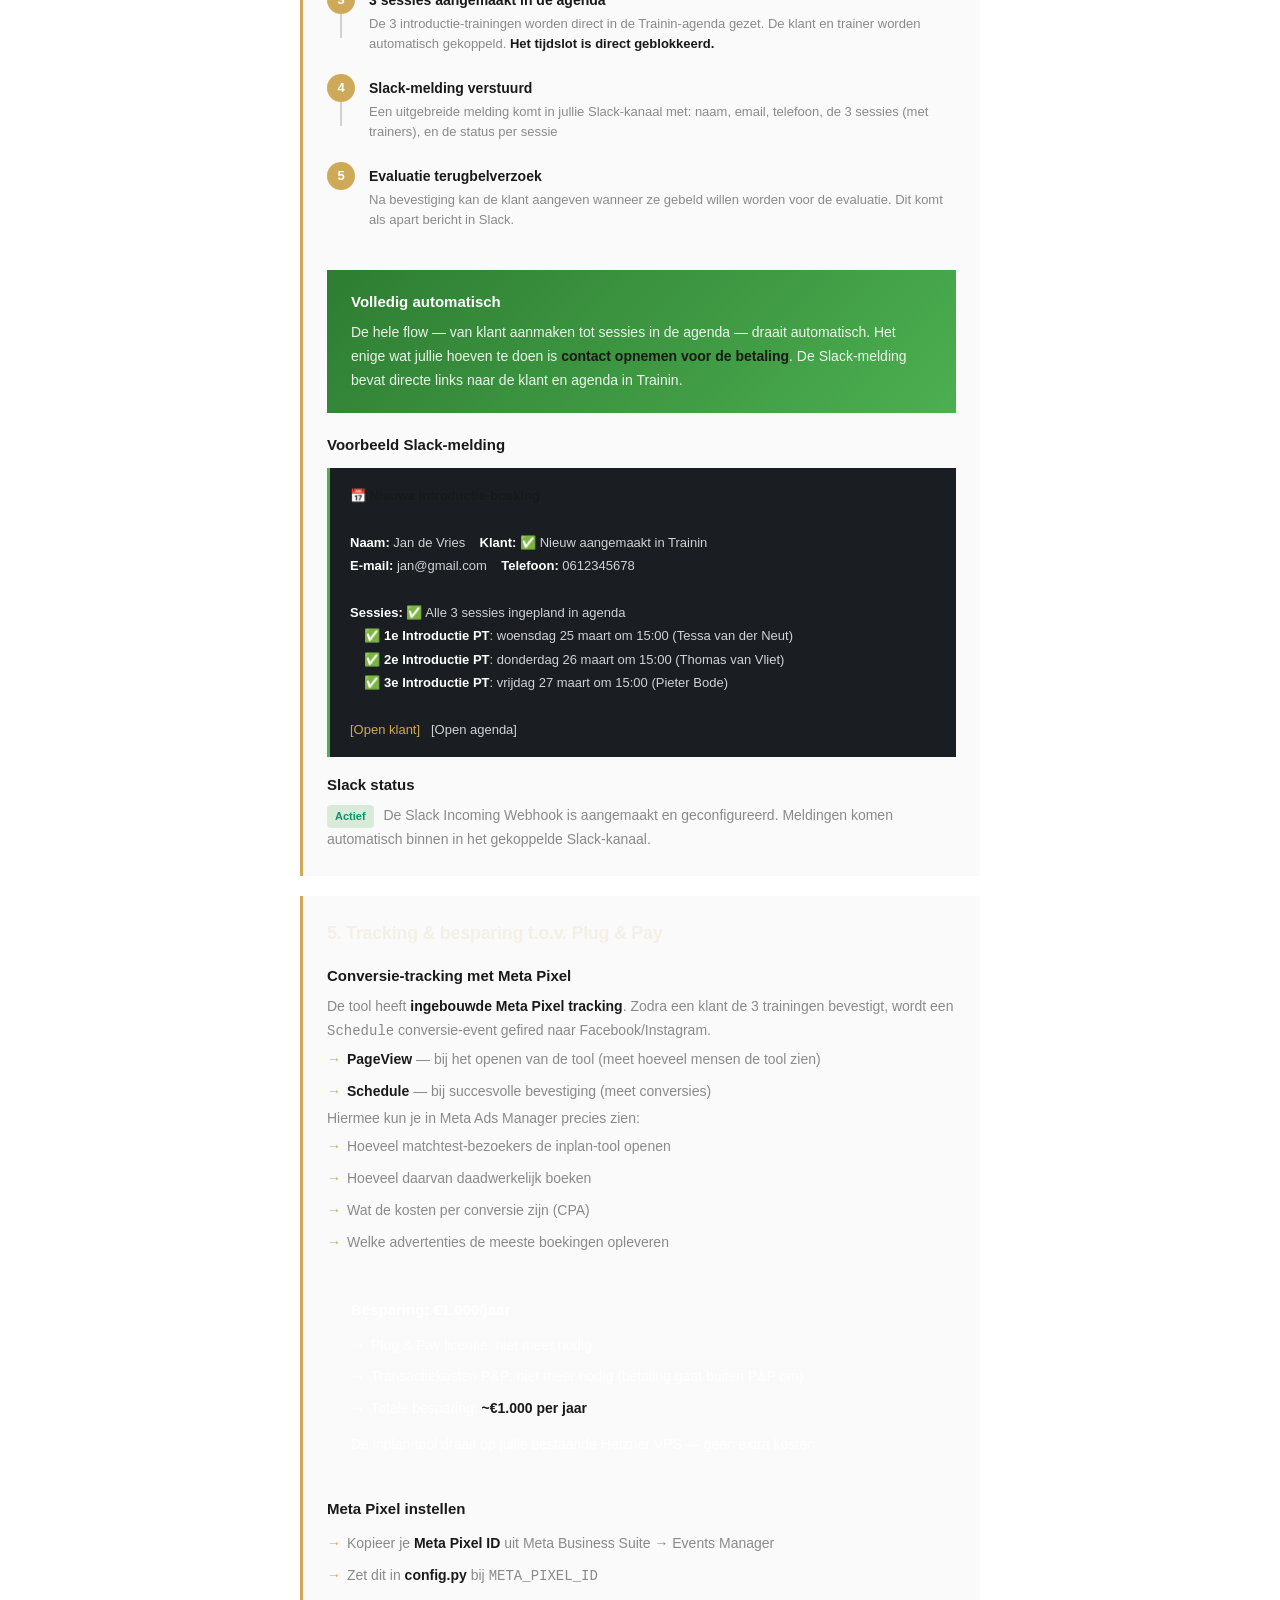
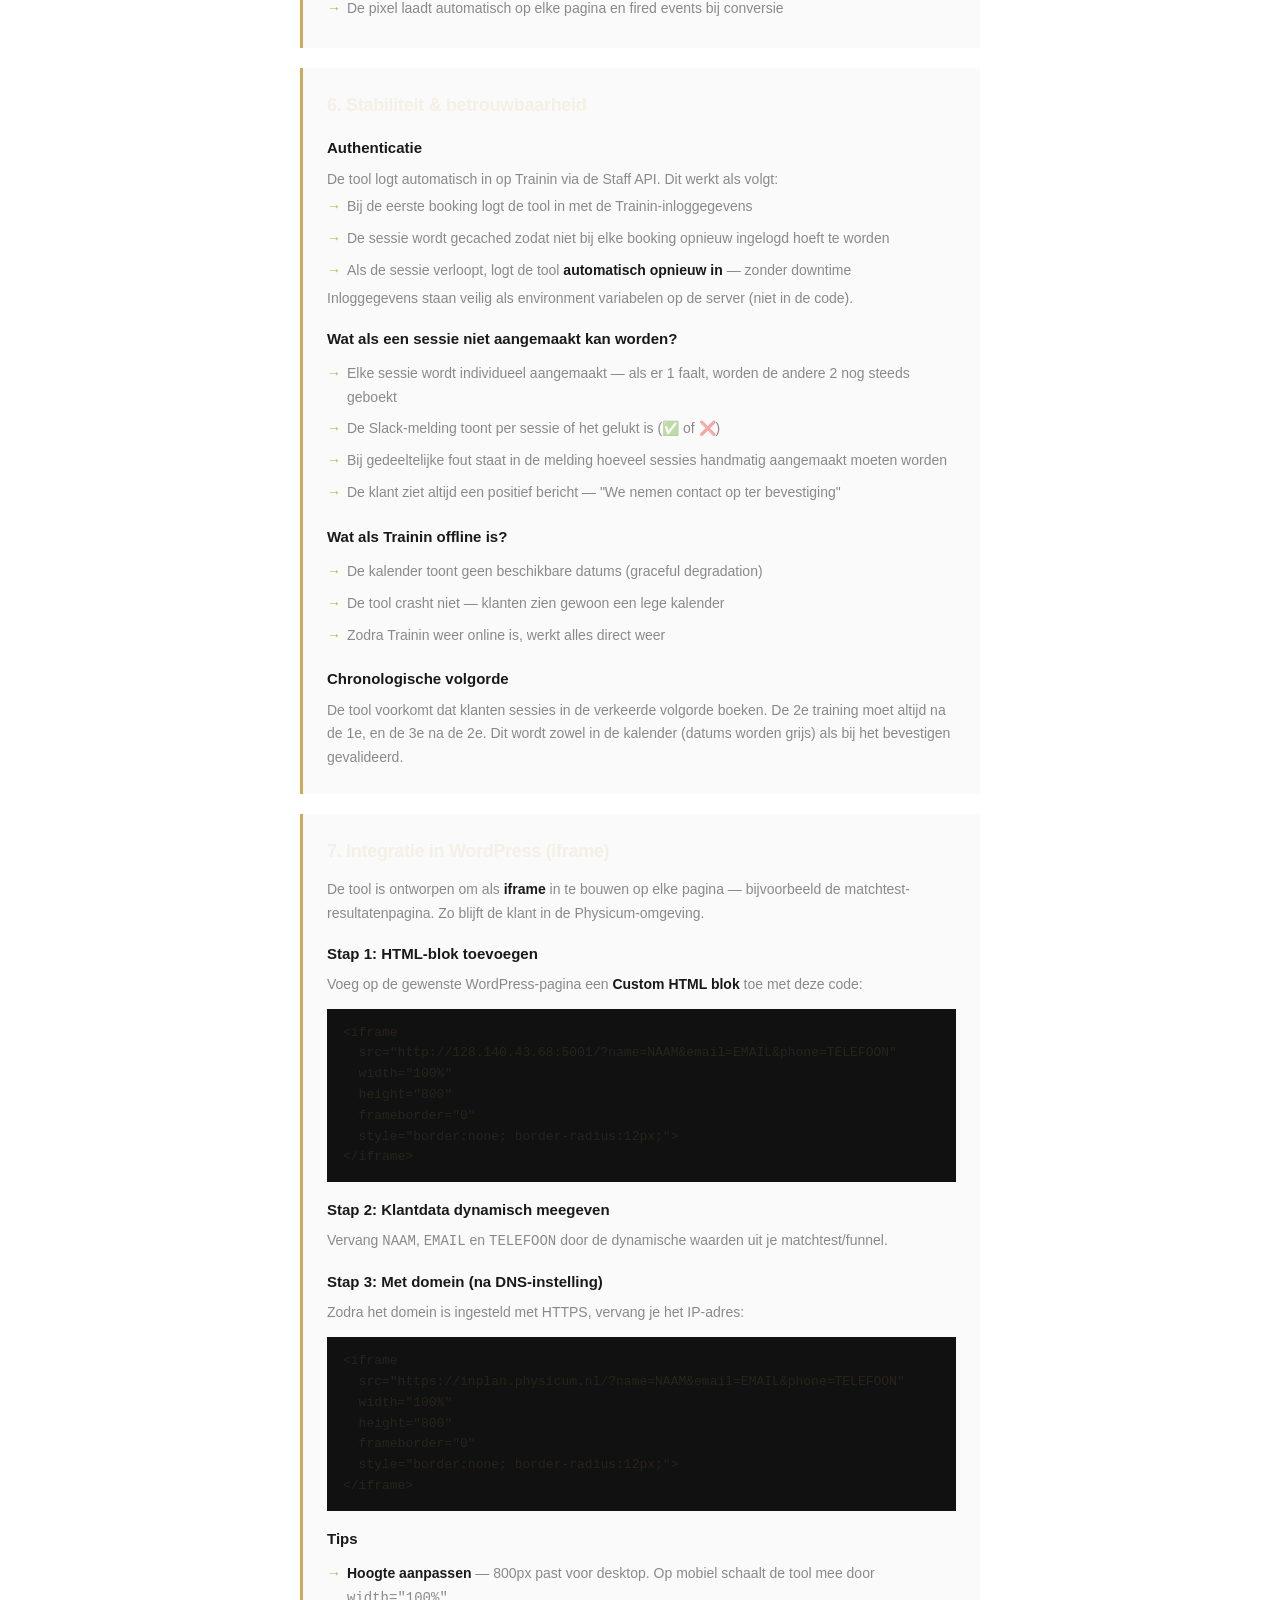
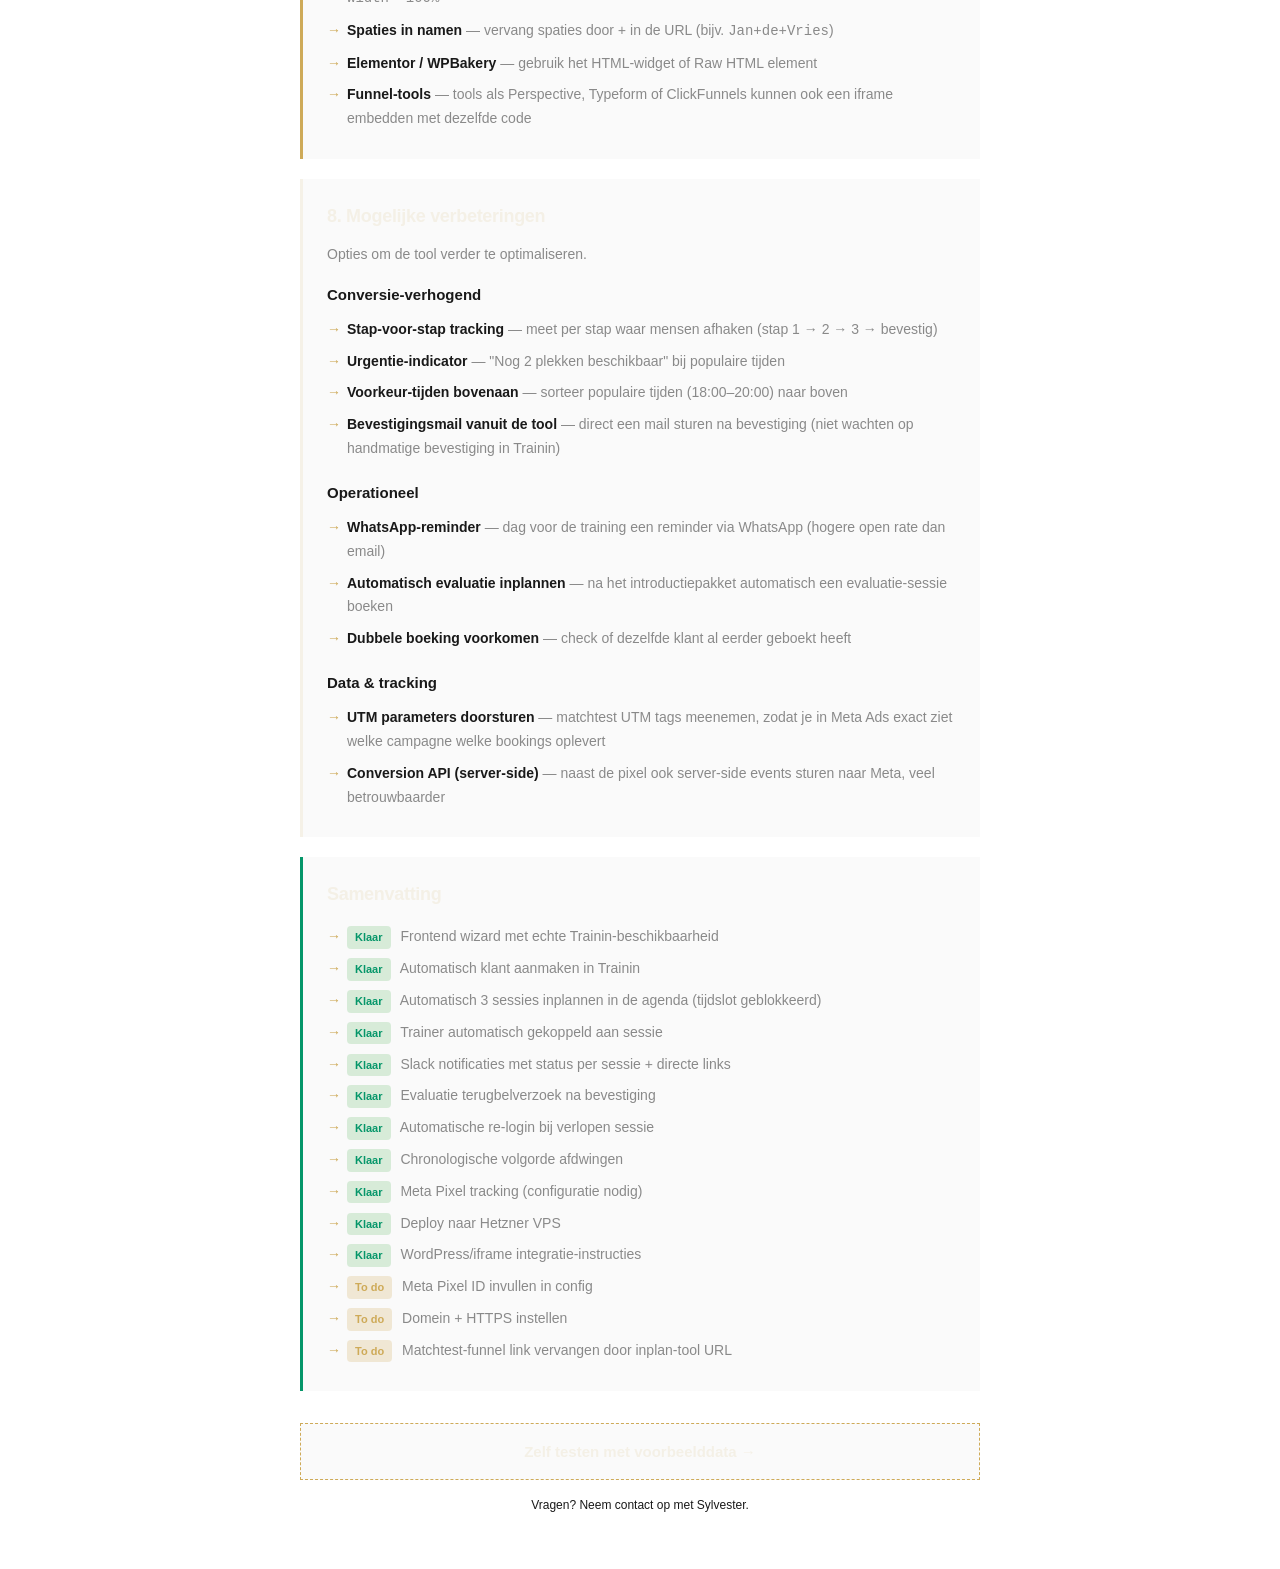
==== commit 4f23bf56: "Add telefonisch kennismaken flow + viavia + improvements New booking flows: - Telefonisch kennismake" ====
--- a/templates/uitleg.html
+++ b/templates/uitleg.html
@@ -81,7 +81,7 @@
         }
 
         .section ul li::before {
-            content: '→';
+            content: '\2192';
             position: absolute;
             left: 0;
             color: var(--gold);
@@ -155,6 +155,10 @@
             color: #fff;
         }
 
+        .highlight-box.green {
+            background: linear-gradient(135deg, #2e7d32, #4caf50);
+        }
+
         .highlight-box h3 {
             color: #fff;
             margin-top: 0;
@@ -254,9 +258,88 @@
             background: var(--bg-hover);
         }
 
+        .live-preview {
+            margin: 24px 0 32px;
+            background: var(--bg-card);
+            border-radius: var(--radius);
+            border: 1px solid var(--border);
+            overflow: hidden;
+        }
+
+        .live-preview-header {
+            display: flex;
+            align-items: center;
+            justify-content: space-between;
+            padding: 12px 16px;
+            border-bottom: 1px solid var(--border);
+        }
+
+        .live-preview-header span {
+            font-size: 12px;
+            font-weight: 600;
+            text-transform: uppercase;
+            letter-spacing: 0.8px;
+            color: var(--text-muted);
+        }
+
+        .live-preview-header a {
+            font-size: 12px;
+            color: var(--gold);
+            text-decoration: none;
+        }
+
+        .live-preview iframe {
+            width: 100%;
+            height: 600px;
+            border: none;
+            display: block;
+        }
+
+        .status-live {
+            display: inline-flex;
+            align-items: center;
+            gap: 6px;
+            font-size: 12px;
+            font-weight: 600;
+            color: var(--green);
+        }
+
+        .status-live::before {
+            content: '';
+            width: 8px;
+            height: 8px;
+            border-radius: 50%;
+            background: var(--green);
+            animation: pulse 2s infinite;
+        }
+
+        @keyframes pulse {
+            0%, 100% { opacity: 1; }
+            50% { opacity: 0.4; }
+        }
+
+        .slack-example {
+            background: #1a1d21;
+            border-radius: var(--radius-sm);
+            padding: 16px 20px;
+            margin: 12px 0;
+            font-size: 13px;
+            line-height: 1.8;
+            color: #d1d2d3;
+            border-left: 3px solid #4caf50;
+        }
+
+        .slack-example .slack-bold {
+            color: #fff;
+            font-weight: 700;
+        }
+
         @media (max-width: 600px) {
             .comparison-grid {
                 grid-template-columns: 1fr;
+            }
+            .live-preview iframe {
+                height: 500px;
             }
         }
     </style>
@@ -264,9 +347,18 @@
 <body>
     <div class="uitleg">
         <div class="uitleg-header">
-            <div class="uitleg-badge">Interne documentatie</div>
+            <img src="/static/logo.svg" alt="Physicum" style="height:30px; margin-bottom:20px; opacity:0.95;">
             <h1>Introductie Inplan Tool</h1>
-            <p>Eigen booking-widget voor het introductie-pakket van Physicum</p>
+            <p>Volledig geautomatiseerde booking-widget die Plug &amp; Pay vervangt — hogere conversie, directe agenda-integratie, betere tracking</p>
+        </div>
+
+        <!-- Live preview -->
+        <div class="live-preview">
+            <div class="live-preview-header">
+                <span class="status-live">Live op server</span>
+                <a href="/?name=Test+Klant&email=test@physicum.nl&phone=0612345678" target="_blank">Openen in nieuw tabblad &#8599;</a>
+            </div>
+            <iframe src="/?name=Test+Klant&email=test@physicum.nl&phone=0612345678"></iframe>
         </div>
 
         <!-- 1. Waarom conversie-verhogend -->
@@ -276,10 +368,10 @@
             <h3>Het probleem met Plug &amp; Pay</h3>
             <p>Nu stuurt de matchtest-funnel klanten naar een <strong>Plug &amp; Pay checkout pagina</strong>. Dit introduceert frictie:</p>
             <ul>
-                <li>De klant verlaat de Physicum-omgeving → vertrouwen daalt</li>
+                <li>De klant verlaat de Physicum-omgeving &#8594; vertrouwen daalt</li>
                 <li>Extra stap (checkout) zonder dat ze weten wanneer hun training is</li>
-                <li>Geen datum/tijd keuze → onduidelijkheid → twijfel → afhaken</li>
-                <li>Na betaling moet de klant nog apart een sessie boeken → dubbel werk</li>
+                <li>Geen datum/tijd keuze &#8594; onduidelijkheid &#8594; twijfel &#8594; afhaken</li>
+                <li>Na betaling moet de klant nog apart een sessie boeken &#8594; dubbel werk</li>
             </ul>
 
             <h3>De oplossing: direct inplannen</h3>
@@ -287,20 +379,20 @@
             <ul>
                 <li><strong>Geen redirect</strong> — blijft in dezelfde omgeving (iframe of eigen pagina)</li>
                 <li><strong>Datum + tijd direct zichtbaar</strong> — concrete commitment, geen onzekerheid</li>
-                <li><strong>Minder stappen</strong> — kies 3 sessies → bevestig → klaar</li>
+                <li><strong>Minder stappen</strong> — kies 3 sessies &#8594; bevestig &#8594; klaar</li>
                 <li><strong>Psychologisch</strong> — wie al zijn trainingen heeft ingepland, haakt minder snel af</li>
             </ul>
 
             <div class="comparison-grid">
                 <div class="comparison-card old">
                     <h4>Huidige flow (Plug &amp; Pay)</h4>
-                    <p>Matchtest → Redirect naar P&P → Checkout → Betaling → Wacht op email → Plan zelf sessies in Trainin</p>
-                    <p><span class="tag tag-red">6+ stappen</span> <span class="tag tag-red">€1.000/jaar</span></p>
+                    <p>Matchtest &#8594; Redirect naar P&amp;P &#8594; Checkout &#8594; Betaling &#8594; Wacht op email &#8594; Plan zelf sessies in Trainin</p>
+                    <p><span class="tag tag-red">6+ stappen</span> <span class="tag tag-red">&euro;1.000/jaar</span></p>
                 </div>
                 <div class="comparison-card new">
                     <h4>Nieuwe flow (Inplan Tool)</h4>
-                    <p>Matchtest → Kies 3 trainingen → Bevestig → Klaar</p>
-                    <p><span class="tag tag-green">3 stappen</span> <span class="tag tag-green">€0/jaar</span></p>
+                    <p>Matchtest &#8594; Kies 3 trainingen &#8594; Bevestig &#8594; Klaar (alles automatisch in Trainin)</p>
+                    <p><span class="tag tag-green">3 stappen</span> <span class="tag tag-green">&euro;0/jaar</span></p>
                 </div>
             </div>
         </div>
@@ -311,7 +403,7 @@
 
             <p>De tool ontvangt klantgegevens via <strong>URL parameters</strong>, precies zoals Plug &amp; Pay dat deed. De matchtest (of CRM/automatie) stuurt de klant naar deze URL:</p>
 
-            <div class="code-example">https://inplan.physicum.nl/?name=Jan+de+Vries&email=jan@gmail.com&phone=0612345678</div>
+            <div class="code-example">http://128.140.43.68:5001/?name=Jan+de+Vries&amp;email=jan@gmail.com&amp;phone=0612345678</div>
 
             <h3>Beschikbare parameters</h3>
             <ul>
@@ -321,12 +413,11 @@
             </ul>
 
             <h3>Integratie met matchtest</h3>
-            <p>In de matchtest-funnel vervang je de Plug &amp; Pay link door de inplan-tool URL. De data die nu al in de URL naar P&P gaat, gaat op dezelfde manier naar deze tool. <strong>Geen extra integratie nodig.</strong></p>
+            <p>In de matchtest-funnel vervang je de Plug &amp; Pay link door de inplan-tool URL. De data die nu al in de URL naar P&amp;P gaat, gaat op dezelfde manier naar deze tool. <strong>Geen extra integratie nodig.</strong></p>
 
             <h3>Integratie met ActiveCampaign / CRM</h3>
             <p>Als je vanuit ActiveCampaign of een ander CRM een link stuurt, gebruik je personalisatie-tags in de URL:</p>
-            <div class="code-example">https://inplan.physicum.nl/?name=%FIRSTNAME%+%LASTNAME%&email=%EMAIL%&phone=%PHONE%</div>
-            <p>De exacte tags hangen af van je CRM-systeem.</p>
+            <div class="code-example">http://128.140.43.68:5001/?name=%FIRSTNAME%+%LASTNAME%&amp;email=%EMAIL%&amp;phone=%PHONE%</div>
         </div>
 
         <!-- 3. Hoe Trainin-data wordt opgehaald -->
@@ -353,7 +444,7 @@
                     </div>
                     <div class="flow-content">
                         <div class="flow-title">API call naar Trainin</div>
-                        <div class="flow-desc">Via onze Flask server → Trainin Schedule API. Per listing (introductie 1, 2, 3) worden datums en tijdsloten opgehaald</div>
+                        <div class="flow-desc">Via onze Flask server &#8594; Trainin Schedule API. Per listing (introductie 1, 2, 3) worden datums en tijdsloten opgehaald</div>
                     </div>
                 </div>
                 <div class="flow-step">
@@ -363,7 +454,7 @@
                     </div>
                     <div class="flow-content">
                         <div class="flow-title">Beschikbaarheid getoond</div>
-                        <div class="flow-desc">Datums met groene stip = beschikbaar. Klik → tijdsloten verschijnen met trainer-naam</div>
+                        <div class="flow-desc">Datums met groene stip = beschikbaar. Klik &#8594; tijdsloten verschijnen met trainer-naam</div>
                     </div>
                 </div>
                 <div class="flow-step">
@@ -378,14 +469,19 @@
             </div>
 
             <h3>Welke listings worden gebruikt?</h3>
-            <p>De tool is gekoppeld aan 3 specifieke Trainin-listings (de 3 introductie-sessies). Deze staan in <strong>config.py</strong> en kunnen aangepast worden als de listing-IDs veranderen.</p>
-        </div>
-
-        <!-- 4. Slack aanvragen & workflow -->
+            <ul>
+                <li><strong>1e Introductie personal training</strong> (ID: 49005)</li>
+                <li><strong>2e Introductie personal training</strong> (ID: 49003)</li>
+                <li><strong>3e Introductie personal training</strong> (ID: 49004)</li>
+            </ul>
+            <p>De listings staan in <strong>config.py</strong> en kunnen aangepast worden als de listing-IDs veranderen.</p>
+        </div>
+
+        <!-- 4. Wat er gebeurt bij bevestigen -->
         <div class="section">
-            <h2>4. Aanvragen via Slack — hoe het werkt</h2>
-
-            <p>Wanneer een klant de 3 trainingen bevestigt, gebeurt er het volgende:</p>
+            <h2>4. Wat er gebeurt als een klant bevestigt</h2>
+
+            <p>Wanneer een klant de 3 trainingen bevestigt, wordt <strong>alles automatisch verwerkt</strong> — er is geen handmatig werk nodig.</p>
 
             <div class="flow-diagram">
                 <div class="flow-step">
@@ -394,8 +490,8 @@
                         <div class="flow-connector"></div>
                     </div>
                     <div class="flow-content">
-                        <div class="flow-title">Klant klikt "Trainingen bevestigen"</div>
-                        <div class="flow-desc">De tool zoekt het e-mailadres op in Trainin om te checken of de klant al bestaat</div>
+                        <div class="flow-title">Klant wordt opgezocht in Trainin</div>
+                        <div class="flow-desc">Op basis van e-mailadres checkt de tool of de klant al in Trainin staat</div>
                     </div>
                 </div>
                 <div class="flow-step">
@@ -404,8 +500,8 @@
                         <div class="flow-connector"></div>
                     </div>
                     <div class="flow-content">
-                        <div class="flow-title">Slack-melding verstuurd</div>
-                        <div class="flow-desc">Een geformatteerd bericht komt in jullie Slack-kanaal met: naam, email, telefoon, de 3 gekozen sessies, en of de klant al in Trainin staat</div>
+                        <div class="flow-title">Klant automatisch aangemaakt (indien nieuw)</div>
+                        <div class="flow-desc">Nieuwe klant? Wordt direct aangemaakt in Trainin met naam, email en telefoonnummer. Bestaande klant? Wordt gekoppeld.</div>
                     </div>
                 </div>
                 <div class="flow-step">
@@ -414,34 +510,50 @@
                         <div class="flow-connector"></div>
                     </div>
                     <div class="flow-content">
-                        <div class="flow-title">Staff verwerkt in Trainin</div>
-                        <div class="flow-desc">Jullie maken de booking handmatig aan in Trainin op basis van de Slack-melding. Bestaande klant? Koppel direct. Nieuwe klant? Maak aan + book.</div>
+                        <div class="flow-title">3 sessies aangemaakt in de agenda</div>
+                        <div class="flow-desc">De 3 introductie-trainingen worden direct in de Trainin-agenda gezet. De klant en trainer worden automatisch gekoppeld. <strong>Het tijdslot is direct geblokkeerd.</strong></div>
                     </div>
                 </div>
                 <div class="flow-step">
                     <div class="flow-line">
                         <div class="flow-dot">4</div>
-                    </div>
-                    <div class="flow-content">
-                        <div class="flow-title">Klant ontvangt bevestiging</div>
-                        <div class="flow-desc">Na verwerking in Trainin krijgt de klant automatisch de standaard Trainin-bevestigingsmail</div>
+                        <div class="flow-connector"></div>
+                    </div>
+                    <div class="flow-content">
+                        <div class="flow-title">Slack-melding verstuurd</div>
+                        <div class="flow-desc">Een uitgebreide melding komt in jullie Slack-kanaal met: naam, email, telefoon, de 3 sessies (met trainers), en de status per sessie</div>
+                    </div>
+                </div>
+                <div class="flow-step">
+                    <div class="flow-line">
+                        <div class="flow-dot">5</div>
+                    </div>
+                    <div class="flow-content">
+                        <div class="flow-title">Evaluatie terugbelverzoek</div>
+                        <div class="flow-desc">Na bevestiging kan de klant aangeven wanneer ze gebeld willen worden voor de evaluatie. Dit komt als apart bericht in Slack.</div>
                     </div>
                 </div>
             </div>
 
-            <div class="highlight-box">
-                <h3>Waarom niet volledig automatisch?</h3>
-                <p>De Trainin Staff API biedt geen endpoint om bookings programmatisch aan te maken. Daarom werkt de tool met een <strong>semi-automatische flow</strong>: de klant plant zelf in, jullie bevestigen in Trainin. Dit kost ~30 seconden per aanvraag.</p>
-                <p style="margin-top: 8px;">Zodra Trainin een booking-API toevoegt, kan deze stap volledig geautomatiseerd worden zonder aanpassingen aan de frontend.</p>
+            <div class="highlight-box green">
+                <h3>Volledig automatisch</h3>
+                <p>De hele flow — van klant aanmaken tot sessies in de agenda — draait automatisch. Het enige wat jullie hoeven te doen is <strong>contact opnemen voor de betaling</strong>. De Slack-melding bevat directe links naar de klant en agenda in Trainin.</p>
             </div>
 
-            <h3>Slack instellen</h3>
-            <p>Om Slack-meldingen te ontvangen:</p>
-            <ul>
-                <li>Maak een <strong>Incoming Webhook</strong> aan in Slack (via Slack App directory)</li>
-                <li>Koppel deze aan het gewenste kanaal (bijv. #introductie-aanvragen)</li>
-                <li>Zet de webhook-URL in <strong>config.py</strong> bij <code>SLACK_WEBHOOK_URL</code></li>
-            </ul>
+            <h3>Voorbeeld Slack-melding</h3>
+            <div class="slack-example">
+                <strong>&#128197; Nieuwe introductie-boeking</strong><br><br>
+                <span class="slack-bold">Naam:</span> Jan de Vries &nbsp;&nbsp; <span class="slack-bold">Klant:</span> &#9989; Nieuw aangemaakt in Trainin<br>
+                <span class="slack-bold">E-mail:</span> jan@gmail.com &nbsp;&nbsp; <span class="slack-bold">Telefoon:</span> 0612345678<br><br>
+                <span class="slack-bold">Sessies:</span> &#9989; Alle 3 sessies ingepland in agenda<br>
+                &nbsp;&nbsp;&nbsp;&nbsp;&#9989; <span class="slack-bold">1e Introductie PT</span>: woensdag 25 maart om 15:00 (Tessa van der Neut)<br>
+                &nbsp;&nbsp;&nbsp;&nbsp;&#9989; <span class="slack-bold">2e Introductie PT</span>: donderdag 26 maart om 15:00 (Thomas van Vliet)<br>
+                &nbsp;&nbsp;&nbsp;&nbsp;&#9989; <span class="slack-bold">3e Introductie PT</span>: vrijdag 27 maart om 15:00 (Pieter Bode)<br><br>
+                <span style="color: var(--gold);">[Open klant]</span> &nbsp; [Open agenda]
+            </div>
+
+            <h3>Slack status</h3>
+            <p><span class="tag tag-green">Actief</span> De Slack Incoming Webhook is aangemaakt en geconfigureerd. Meldingen komen automatisch binnen in het gekoppelde Slack-kanaal.</p>
         </div>
 
         <!-- 5. Tracking & besparing -->
@@ -462,51 +574,151 @@
                 <li>Welke advertenties de meeste boekingen opleveren</li>
             </ul>
 
-            <h3>Voordelen t.o.v. Plug &amp; Pay tracking</h3>
-            <ul>
-                <li><strong>Directe tracking</strong> — geen third-party checkout die pixel-data kan verliezen</li>
-                <li><strong>Eigen domein</strong> — pixel draait op jullie domein, betrouwbaardere attributie</li>
-                <li><strong>Geen cookie-issues</strong> — geen cross-domain tracking problemen</li>
-                <li><strong>Custom events</strong> — later uitbreidbaar met stap-voor-stap tracking (welke stap haakt af?)</li>
-            </ul>
-
             <div class="highlight-box">
-                <h3>Besparing: €1.000/jaar</h3>
+                <h3>Besparing: &euro;1.000/jaar</h3>
                 <ul>
                     <li>Plug &amp; Pay licentie: niet meer nodig</li>
-                    <li>Transactiekosten P&P: niet meer nodig (betaling gaat buiten P&P om)</li>
-                    <li>Totale besparing: <strong>~€1.000 per jaar</strong></li>
+                    <li>Transactiekosten P&amp;P: niet meer nodig (betaling gaat buiten P&amp;P om)</li>
+                    <li>Totale besparing: <strong>~&euro;1.000 per jaar</strong></li>
                 </ul>
                 <p style="margin-top: 8px;">De inplan-tool draait op jullie bestaande Hetzner VPS — geen extra kosten.</p>
             </div>
 
             <h3>Meta Pixel instellen</h3>
             <ul>
-                <li>Kopieer je <strong>Meta Pixel ID</strong> uit Meta Business Suite → Events Manager</li>
+                <li>Kopieer je <strong>Meta Pixel ID</strong> uit Meta Business Suite &#8594; Events Manager</li>
                 <li>Zet dit in <strong>config.py</strong> bij <code>META_PIXEL_ID</code></li>
                 <li>De pixel laadt automatisch op elke pagina en fired events bij conversie</li>
             </ul>
         </div>
 
+        <!-- 6. Stabiliteit & betrouwbaarheid -->
+        <div class="section">
+            <h2>6. Stabiliteit &amp; betrouwbaarheid</h2>
+
+            <h3>Authenticatie</h3>
+            <p>De tool logt automatisch in op Trainin via de Staff API. Dit werkt als volgt:</p>
+            <ul>
+                <li>Bij de eerste booking logt de tool in met de Trainin-inloggegevens</li>
+                <li>De sessie wordt gecached zodat niet bij elke booking opnieuw ingelogd hoeft te worden</li>
+                <li>Als de sessie verloopt, logt de tool <strong>automatisch opnieuw in</strong> — zonder downtime</li>
+            </ul>
+            <p>Inloggegevens staan veilig als environment variabelen op de server (niet in de code).</p>
+
+            <h3>Wat als een sessie niet aangemaakt kan worden?</h3>
+            <ul>
+                <li>Elke sessie wordt individueel aangemaakt — als er 1 faalt, worden de andere 2 nog steeds geboekt</li>
+                <li>De Slack-melding toont per sessie of het gelukt is (&#9989; of &#10060;)</li>
+                <li>Bij gedeeltelijke fout staat in de melding hoeveel sessies handmatig aangemaakt moeten worden</li>
+                <li>De klant ziet altijd een positief bericht — "We nemen contact op ter bevestiging"</li>
+            </ul>
+
+            <h3>Wat als Trainin offline is?</h3>
+            <ul>
+                <li>De kalender toont geen beschikbare datums (graceful degradation)</li>
+                <li>De tool crasht niet — klanten zien gewoon een lege kalender</li>
+                <li>Zodra Trainin weer online is, werkt alles direct weer</li>
+            </ul>
+
+            <h3>Chronologische volgorde</h3>
+            <p>De tool voorkomt dat klanten sessies in de verkeerde volgorde boeken. De 2e training moet altijd na de 1e, en de 3e na de 2e. Dit wordt zowel in de kalender (datums worden grijs) als bij het bevestigen gevalideerd.</p>
+        </div>
+
+        <!-- 7. Integratie -->
+        <div class="section">
+            <h2>7. Integratie in WordPress (iframe)</h2>
+
+            <p>De tool is ontworpen om als <strong>iframe</strong> in te bouwen op elke pagina — bijvoorbeeld de matchtest-resultatenpagina. Zo blijft de klant in de Physicum-omgeving.</p>
+
+            <h3>Stap 1: HTML-blok toevoegen</h3>
+            <p>Voeg op de gewenste WordPress-pagina een <strong>Custom HTML blok</strong> toe met deze code:</p>
+
+            <div class="code-example">&lt;iframe
+  src="http://128.140.43.68:5001/?name=NAAM&amp;email=EMAIL&amp;phone=TELEFOON"
+  width="100%"
+  height="800"
+  frameborder="0"
+  style="border:none; border-radius:12px;"&gt;
+&lt;/iframe&gt;</div>
+
+            <h3>Stap 2: Klantdata dynamisch meegeven</h3>
+            <p>Vervang <code>NAAM</code>, <code>EMAIL</code> en <code>TELEFOON</code> door de dynamische waarden uit je matchtest/funnel.</p>
+
+            <h3>Stap 3: Met domein (na DNS-instelling)</h3>
+            <p>Zodra het domein is ingesteld met HTTPS, vervang je het IP-adres:</p>
+
+            <div class="code-example">&lt;iframe
+  src="https://inplan.physicum.nl/?name=NAAM&amp;email=EMAIL&amp;phone=TELEFOON"
+  width="100%"
+  height="800"
+  frameborder="0"
+  style="border:none; border-radius:12px;"&gt;
+&lt;/iframe&gt;</div>
+
+            <h3>Tips</h3>
+            <ul>
+                <li><strong>Hoogte aanpassen</strong> — 800px past voor desktop. Op mobiel schaalt de tool mee door <code>width="100%"</code></li>
+                <li><strong>Spaties in namen</strong> — vervang spaties door <code>+</code> in de URL (bijv. <code>Jan+de+Vries</code>)</li>
+                <li><strong>Elementor / WPBakery</strong> — gebruik het HTML-widget of Raw HTML element</li>
+                <li><strong>Funnel-tools</strong> — tools als Perspective, Typeform of ClickFunnels kunnen ook een iframe embedden met dezelfde code</li>
+            </ul>
+        </div>
+
+        <!-- 8. Mogelijke verbeteringen -->
+        <div class="section" style="border-left-color: var(--gold-light);">
+            <h2>8. Mogelijke verbeteringen</h2>
+            <p>Opties om de tool verder te optimaliseren.</p>
+
+            <h3>Conversie-verhogend</h3>
+            <ul>
+                <li><strong>Stap-voor-stap tracking</strong> — meet per stap waar mensen afhaken (stap 1 &#8594; 2 &#8594; 3 &#8594; bevestig)</li>
+                <li><strong>Urgentie-indicator</strong> — "Nog 2 plekken beschikbaar" bij populaire tijden</li>
+                <li><strong>Voorkeur-tijden bovenaan</strong> — sorteer populaire tijden (18:00&#8211;20:00) naar boven</li>
+                <li><strong>Bevestigingsmail vanuit de tool</strong> — direct een mail sturen na bevestiging (niet wachten op handmatige bevestiging in Trainin)</li>
+            </ul>
+
+            <h3>Operationeel</h3>
+            <ul>
+                <li><strong>WhatsApp-reminder</strong> — dag voor de training een reminder via WhatsApp (hogere open rate dan email)</li>
+                <li><strong>Automatisch evaluatie inplannen</strong> — na het introductiepakket automatisch een evaluatie-sessie boeken</li>
+                <li><strong>Dubbele boeking voorkomen</strong> — check of dezelfde klant al eerder geboekt heeft</li>
+            </ul>
+
+            <h3>Data &amp; tracking</h3>
+            <ul>
+                <li><strong>UTM parameters doorsturen</strong> — matchtest UTM tags meenemen, zodat je in Meta Ads exact ziet welke campagne welke bookings oplevert</li>
+                <li><strong>Conversion API (server-side)</strong> — naast de pixel ook server-side events sturen naar Meta, veel betrouwbaarder</li>
+            </ul>
+        </div>
+
         <!-- Samenvatting -->
         <div class="section" style="border-left-color: var(--green);">
-            <h2>Samenvatting: wat moet er nog gebeuren?</h2>
+            <h2>Samenvatting</h2>
             <ul>
                 <li><span class="tag tag-green">Klaar</span> Frontend wizard met echte Trainin-beschikbaarheid</li>
-                <li><span class="tag tag-green">Klaar</span> Backend API proxy + booking-aanvragen</li>
+                <li><span class="tag tag-green">Klaar</span> Automatisch klant aanmaken in Trainin</li>
+                <li><span class="tag tag-green">Klaar</span> Automatisch 3 sessies inplannen in de agenda (tijdslot geblokkeerd)</li>
+                <li><span class="tag tag-green">Klaar</span> Trainer automatisch gekoppeld aan sessie</li>
+                <li><span class="tag tag-green">Klaar</span> Slack notificaties met status per sessie + directe links</li>
+                <li><span class="tag tag-green">Klaar</span> Evaluatie terugbelverzoek na bevestiging</li>
+                <li><span class="tag tag-green">Klaar</span> Automatische re-login bij verlopen sessie</li>
+                <li><span class="tag tag-green">Klaar</span> Chronologische volgorde afdwingen</li>
                 <li><span class="tag tag-green">Klaar</span> Meta Pixel tracking (configuratie nodig)</li>
-                <li><span class="tag tag-green">Klaar</span> Slack notificaties (configuratie nodig)</li>
-                <li><span class="tag tag-gold">To do</span> Slack Incoming Webhook aanmaken + URL invullen in config</li>
+                <li><span class="tag tag-green">Klaar</span> Deploy naar Hetzner VPS</li>
+                <li><span class="tag tag-green">Klaar</span> WordPress/iframe integratie-instructies</li>
                 <li><span class="tag tag-gold">To do</span> Meta Pixel ID invullen in config</li>
-                <li><span class="tag tag-gold">To do</span> Deploy naar Hetzner VPS (Dockerfile is klaar)</li>
+                <li><span class="tag tag-gold">To do</span> Domein + HTTPS instellen</li>
                 <li><span class="tag tag-gold">To do</span> Matchtest-funnel link vervangen door inplan-tool URL</li>
-                <li><span class="tag tag-gold">To do</span> Testen met echte klantdata</li>
             </ul>
         </div>
 
         <a href="/?name=Test+Klant&email=test@physicum.nl&phone=0612345678" class="demo-link">
-            Bekijk de tool met testdata →
+            Zelf testen met voorbeelddata &#8594;
         </a>
+
+        <p style="text-align:center; margin-top:16px; font-size:12px; color:var(--text-dim);">
+            Vragen? Neem contact op met Sylvester.
+        </p>
     </div>
 </body>
 </html>
--- a/static/style.css
+++ b/static/style.css
@@ -1,20 +1,20 @@
-/* Introductie Inplan Tool — Physicum branding */
+/* Introductie Inplan Tool — Light theme (Physicum branding) */
 
 :root {
-    --bg: #1a1a1a;
-    --bg-card: #242424;
-    --bg-hover: #2e2e2e;
-    --gold: #c5993e;
-    --gold-light: #d4ad5a;
-    --gold-dark: #a67c2e;
-    --text: #f0f0f0;
-    --text-muted: #999;
-    --text-dim: #666;
-    --green: #4caf50;
-    --green-dot: #66bb6a;
-    --border: #333;
-    --radius: 12px;
-    --radius-sm: 8px;
+    --bg: #ffffff;
+    --bg-card: #fafafa;
+    --bg-hover: #f0f0f0;
+    --gold: #ceaa58;
+    --gold-hover: #ba994d;
+    --gold-light: rgba(206, 170, 88, 0.12);
+    --green: #059669;
+    --green-hover: #047857;
+    --green-light: rgba(5, 150, 105, 0.08);
+    --text: #191919;
+    --text-secondary: #2f2f2f;
+    --text-muted: rgba(0, 0, 0, 0.45);
+    --border: #d0d0d0;
+    --border-light: #e9e9e9;
 }
 
 * {
@@ -24,17 +24,74 @@
 }
 
 body {
-    font-family: -apple-system, BlinkMacSystemFont, 'Segoe UI', Roboto, sans-serif;
+    font-family: Arial, Helvetica, sans-serif;
     background: var(--bg);
     color: var(--text);
-    line-height: 1.5;
+    line-height: 1.55;
     min-height: 100vh;
+    -webkit-font-smoothing: antialiased;
+    -moz-osx-font-smoothing: grayscale;
+    font-size: 15px;
 }
 
 #app {
     max-width: 780px;
     margin: 0 auto;
-    padding: 24px 16px 24px;
+    padding: 28px 20px 8px;
+}
+
+/* ─── Logo ─── */
+
+.logo-bar {
+    display: flex;
+    align-items: center;
+    justify-content: center;
+    position: relative;
+    margin-bottom: 28px;
+}
+
+.logo {
+    height: 36px;
+    width: auto;
+}
+
+/* ─── Language toggle ─── */
+
+.lang-toggle {
+    position: absolute;
+    right: 0;
+    top: 50%;
+    transform: translateY(-50%);
+    display: flex;
+    gap: 0;
+    border: 2px solid var(--border);
+}
+
+.lang-btn {
+    padding: 6px 12px;
+    font-size: 12px;
+    font-weight: 700;
+    letter-spacing: 0.5px;
+    cursor: pointer;
+    border: none;
+    background: var(--bg);
+    color: var(--text-muted);
+    font-family: inherit;
+    transition: all 0.2s;
+}
+
+.lang-btn:first-child {
+    border-right: 1px solid var(--border);
+}
+
+.lang-btn.active {
+    background: var(--text);
+    color: #fff;
+}
+
+.lang-btn:not(.active):hover {
+    background: var(--bg-hover);
+    color: var(--text);
 }
 
 /* ─── Stappen indicator ─── */
@@ -44,21 +101,22 @@
     align-items: center;
     justify-content: center;
     gap: 0;
-    margin-bottom: 8px;
+    margin-bottom: 6px;
+    padding: 0 20px;
 }
 
 .step-dot {
-    width: 30px;
-    height: 30px;
+    width: 34px;
+    height: 34px;
     border-radius: 50%;
     background: var(--bg-card);
     border: 2px solid var(--border);
     display: flex;
     align-items: center;
     justify-content: center;
-    font-size: 12px;
-    font-weight: 600;
-    color: var(--text-muted);
+    font-size: 13px;
+    font-weight: 700;
+    color: var(--text-secondary);
     transition: all 0.3s;
     flex-shrink: 0;
 }
@@ -78,7 +136,7 @@
 .step-line {
     height: 2px;
     flex: 1;
-    background: var(--border);
+    background: var(--border-light);
     transition: background 0.3s;
 }
 
@@ -89,10 +147,13 @@
 .steps-labels {
     display: flex;
     justify-content: space-between;
-    font-size: 10px;
-    color: var(--text-dim);
-    margin-bottom: 16px;
-    padding: 0 4px;
+    font-size: 11px;
+    color: var(--text-muted);
+    margin-bottom: 28px;
+    padding: 0 8px;
+    font-weight: 600;
+    letter-spacing: 0.3px;
+    text-transform: uppercase;
 }
 
 /* ─── Wizard stappen ─── */
@@ -107,58 +168,80 @@
 }
 
 h2 {
-    font-size: 20px;
-    font-weight: 700;
-    margin-bottom: 2px;
-    color: var(--text);
+    font-size: 24px;
+    font-weight: 700;
+    margin-bottom: 6px;
+    color: var(--text);
+    letter-spacing: -0.3px;
 }
 
 .step-subtitle {
-    color: var(--text-muted);
+    color: var(--text-secondary);
+    font-size: 15px;
+    margin-bottom: 20px;
+    opacity: 0.7;
+}
+
+/* ─── Tip banner ─── */
+
+.tip-banner {
+    background: var(--gold-light);
+    border: 1px solid rgba(206, 170, 88, 0.35);
+    border-left: 3px solid var(--gold);
+    padding: 12px 16px;
+    margin-bottom: 20px;
     font-size: 14px;
-    margin-bottom: 24px;
+    color: var(--text-secondary);
+    line-height: 1.5;
+}
+
+.tip-banner strong {
+    color: var(--gold-hover);
+    font-weight: 700;
 }
 
 /* ─── Sessie picker (kalender + slots naast elkaar) ─── */
 
 .session-picker {
     display: flex;
-    gap: 20px;
+    gap: 16px;
     align-items: flex-start;
 }
 
 /* ─── Kalender ─── */
 
 .calendar {
-    background: var(--bg-card);
-    border-radius: var(--radius);
-    padding: 14px;
+    background: var(--bg);
+    padding: 20px;
     flex: 1;
     min-width: 0;
     margin-bottom: 0;
+    border: 2px solid var(--border);
 }
 
 .calendar-header {
     display: flex;
     align-items: center;
     justify-content: space-between;
-    margin-bottom: 8px;
+    margin-bottom: 16px;
 }
 
 .calendar-title {
-    font-size: 15px;
-    font-weight: 600;
+    font-size: 17px;
+    font-weight: 700;
+    color: var(--text);
+    text-transform: capitalize;
 }
 
 .calendar-nav {
     background: none;
-    border: 1px solid var(--border);
-    color: var(--text);
-    width: 30px;
-    height: 30px;
-    border-radius: 50%;
+    border: 2px solid var(--border);
+    color: var(--text);
+    width: 36px;
+    height: 36px;
+    border-radius: 0;
     cursor: pointer;
-    font-size: 16px;
+    font-size: 18px;
     display: flex;
     align-items: center;
     justify-content: center;
@@ -168,25 +251,28 @@
 .calendar-nav:hover {
     background: var(--bg-hover);
     border-color: var(--gold);
+    color: var(--gold);
 }
 
 .calendar-nav:disabled {
-    opacity: 0.3;
+    opacity: 0.25;
     cursor: not-allowed;
 }
 
 .calendar-grid {
     display: grid;
     grid-template-columns: repeat(7, 1fr);
-    gap: 2px;
+    gap: 4px;
     text-align: center;
 }
 
 .calendar-grid .day-header {
-    font-size: 11px;
-    color: var(--text-dim);
-    font-weight: 500;
-    padding: 2px 0;
+    font-size: 12px;
+    color: var(--text-muted);
+    font-weight: 700;
+    padding: 6px 0;
+    text-transform: uppercase;
+    letter-spacing: 0.5px;
 }
 
 .calendar-day {
@@ -196,35 +282,41 @@
     display: flex;
     align-items: center;
     justify-content: center;
-    font-size: 13px;
-    border-radius: 50%;
+    font-size: 14px;
+    font-weight: 500;
     cursor: default;
-    color: var(--text-dim);
+    color: rgba(0, 0, 0, 0.2);
     transition: all 0.15s;
 }
 
 .calendar-day.available {
     color: var(--text);
     cursor: pointer;
+    font-weight: 700;
+    background: var(--bg-card);
+    border: 1px solid var(--border-light);
 }
 
 .calendar-day.available:hover {
     background: var(--bg-hover);
+    border-color: var(--gold);
 }
 
 .calendar-day.available::after {
     content: '';
     position: absolute;
-    bottom: 2px;
+    bottom: 3px;
     width: 5px;
     height: 5px;
     border-radius: 50%;
-    background: var(--green-dot);
+    background: var(--green);
 }
 
 .calendar-day.selected {
-    background: var(--gold);
-    color: #fff;
+    background: var(--gold) !important;
+    color: #fff !important;
+    font-weight: 700;
+    border-color: var(--gold) !important;
 }
 
 .calendar-day.selected::after {
@@ -233,14 +325,15 @@
 
 .calendar-day.today {
     font-weight: 700;
+    color: rgba(0, 0, 0, 0.25);
 }
 
 .calendar-day.other-month {
-    opacity: 0.3;
+    opacity: 0.12;
 }
 
 .calendar-day.disabled-date {
-    opacity: 0.25;
+    opacity: 0.12;
     cursor: not-allowed;
 }
 
@@ -253,10 +346,13 @@
 .slots-container {
     flex: 0 0 220px;
     margin-top: 0;
-    max-height: 400px;
+    max-height: 420px;
     overflow-y: auto;
     scrollbar-width: thin;
     scrollbar-color: var(--border) transparent;
+    background: var(--bg);
+    border: 2px solid var(--border);
+    padding: 16px;
 }
 
 .slots-container::-webkit-scrollbar {
@@ -268,43 +364,48 @@
     border-radius: 4px;
 }
 
+.slots-container:empty {
+    display: none;
+}
+
 .slots-title {
-    font-size: 13px;
-    color: var(--text-muted);
-    margin-bottom: 8px;
-    font-weight: 500;
+    font-size: 12px;
+    color: var(--text-secondary);
+    margin-bottom: 12px;
+    font-weight: 700;
+    text-transform: uppercase;
+    letter-spacing: 1px;
     position: sticky;
     top: 0;
     background: var(--bg);
-    padding-bottom: 4px;
+    padding-bottom: 8px;
     z-index: 1;
 }
 
 .slots-grid {
     display: grid;
     grid-template-columns: 1fr 1fr;
-    gap: 6px;
+    gap: 8px;
 }
 
 .slot-btn {
-    padding: 8px 4px;
-    border-radius: var(--radius-sm);
-    border: 1px solid var(--border);
+    padding: 12px 8px;
+    border: 2px solid var(--border);
     background: var(--bg-card);
     color: var(--text);
-    font-size: 14px;
-    font-weight: 500;
+    font-size: 15px;
+    font-weight: 700;
     cursor: pointer;
-    transition: all 0.15s;
-    display: flex;
-    flex-direction: column;
-    align-items: center;
-    gap: 1px;
+    transition: all 0.2s;
+    display: flex;
+    align-items: center;
+    justify-content: center;
 }
 
 .slot-btn:hover {
     border-color: var(--gold);
-    background: var(--bg-hover);
+    background: var(--gold-light);
+    color: var(--gold-hover);
 }
 
 .slot-btn.selected {
@@ -313,13 +414,8 @@
     color: #fff;
 }
 
-.slot-instructor {
-    font-size: 11px;
-    opacity: 0.7;
-}
-
 .slots-empty {
-    color: var(--text-dim);
+    color: var(--text-muted);
     font-size: 14px;
     padding: 20px 0;
     text-align: center;
@@ -329,29 +425,40 @@
     text-align: center;
     padding: 20px 0;
     color: var(--text-muted);
+    font-size: 14px;
+}
+
+/* Placeholder wanneer nog geen datum gekozen */
+.slots-placeholder {
+    color: var(--text-muted);
+    font-size: 14px;
+    text-align: center;
+    padding: 28px 8px;
+    line-height: 1.5;
 }
 
 /* ─── Samenvatting kaartjes ─── */
 
 .selected-summary {
-    margin-bottom: 20px;
+    margin-bottom: 16px;
 }
 
 .summary-card {
-    background: var(--bg-card);
-    border-radius: var(--radius-sm);
-    padding: 12px 16px;
+    background: var(--green-light);
+    padding: 14px 16px;
     margin-bottom: 8px;
     display: flex;
     align-items: center;
     gap: 12px;
-    border-left: 3px solid var(--green);
+    border: 1px solid rgba(5, 150, 105, 0.2);
+    border-left: 4px solid var(--green);
 }
 
 .summary-card .check {
     color: var(--green);
-    font-size: 18px;
+    font-size: 20px;
     flex-shrink: 0;
+    font-weight: 700;
 }
 
 .summary-card .info {
@@ -359,13 +466,14 @@
 }
 
 .summary-card .info .title {
+    font-size: 14px;
+    font-weight: 700;
+    color: var(--text);
+}
+
+.summary-card .info .detail {
     font-size: 13px;
-    font-weight: 600;
-}
-
-.summary-card .info .detail {
-    font-size: 12px;
-    color: var(--text-muted);
+    color: var(--text-secondary);
 }
 
 /* ─── Overzicht ─── */
@@ -375,65 +483,61 @@
 }
 
 .overview-card {
-    background: var(--bg-card);
-    border-radius: var(--radius);
-    padding: 16px 20px;
+    background: var(--bg);
+    padding: 18px 20px;
     margin-bottom: 12px;
-    border-left: 3px solid var(--gold);
+    border: 2px solid var(--border);
+    border-left: 4px solid var(--gold);
 }
 
 .overview-card .session-num {
-    font-size: 12px;
-    color: var(--gold);
-    font-weight: 600;
+    font-size: 11px;
+    color: var(--gold-hover);
+    font-weight: 700;
     text-transform: uppercase;
-    letter-spacing: 0.5px;
+    letter-spacing: 1px;
     margin-bottom: 4px;
 }
 
 .overview-card .session-date {
-    font-size: 16px;
-    font-weight: 600;
+    font-size: 18px;
+    font-weight: 700;
+    color: var(--text);
 }
 
 .overview-card .session-time {
-    color: var(--text-muted);
-    font-size: 14px;
-}
-
-.overview-card .session-trainer {
-    color: var(--text-dim);
-    font-size: 13px;
-    margin-top: 4px;
+    color: var(--text-secondary);
+    font-size: 15px;
 }
 
 /* ─── Prijs ─── */
 
 .price-box {
-    background: linear-gradient(135deg, var(--gold-dark), var(--gold));
-    border-radius: var(--radius);
-    padding: 20px;
+    background: var(--gold);
+    padding: 22px 24px;
     display: flex;
     justify-content: space-between;
     align-items: center;
-    margin: 20px 0 12px;
+    margin: 24px 0 14px;
 }
 
 .price-label {
     font-size: 16px;
     font-weight: 600;
     color: #fff;
+    text-transform: uppercase;
+    letter-spacing: 0.5px;
 }
 
 .price-amount {
-    font-size: 28px;
+    font-size: 30px;
     font-weight: 800;
     color: #fff;
 }
 
 .price-note {
-    font-size: 13px;
-    color: var(--text-dim);
+    font-size: 14px;
+    color: var(--text-muted);
     text-align: center;
     margin-bottom: 24px;
 }
@@ -441,20 +545,22 @@
 /* ─── Knoppen ─── */
 
 .nav-buttons {
-    margin-top: 20px;
+    margin-top: 24px;
     display: flex;
     gap: 12px;
     justify-content: center;
 }
 
 .btn {
-    padding: 14px 32px;
-    border-radius: var(--radius-sm);
-    font-size: 16px;
-    font-weight: 600;
+    padding: 16px 32px;
+    font-size: 15px;
+    font-weight: 700;
     cursor: pointer;
     border: none;
     transition: all 0.2s;
+    letter-spacing: 0.8px;
+    text-transform: uppercase;
+    font-family: inherit;
 }
 
 .btn:disabled {
@@ -463,52 +569,167 @@
 }
 
 .btn-next {
-    background: var(--gold);
+    background: var(--green);
     color: #fff;
     flex: 1;
     max-width: 520px;
 }
 
 .btn-next:not(:disabled):hover {
-    background: var(--gold-light);
+    background: var(--green-hover);
 }
 
 .btn-back {
-    background: var(--bg-card);
-    color: var(--text);
-    border: 1px solid var(--border);
+    background: var(--bg);
+    color: var(--text);
+    border: 2px solid var(--border);
 }
 
 .btn-back:hover {
     background: var(--bg-hover);
+    border-color: var(--text-muted);
 }
 
 .btn-confirm {
     width: 100%;
-    padding: 16px;
-    font-size: 18px;
-    background: var(--gold);
-    color: #fff;
-    border-radius: var(--radius-sm);
+    padding: 18px;
+    font-size: 17px;
+    background: var(--green);
+    color: #fff;
+    text-transform: uppercase;
+    font-weight: 700;
+    letter-spacing: 0.8px;
 }
 
 .btn-confirm:not(:disabled):hover {
-    background: var(--gold-light);
+    background: var(--green-hover);
 }
 
 /* ─── Succes ─── */
 
 .success-icon {
-    width: 64px;
-    height: 64px;
+    width: 68px;
+    height: 68px;
     border-radius: 50%;
     background: var(--green);
     color: #fff;
-    font-size: 32px;
+    font-size: 34px;
     display: flex;
     align-items: center;
     justify-content: center;
     margin: 0 auto 20px;
+}
+
+/* ─── Evaluatie sectie ─── */
+
+.evaluation-section {
+    margin-top: 32px;
+}
+
+.evaluation-card {
+    background: var(--bg);
+    padding: 24px;
+    border: 2px solid var(--border);
+}
+
+.evaluation-card h3 {
+    font-size: 18px;
+    font-weight: 700;
+    color: var(--text);
+    margin-bottom: 8px;
+}
+
+.evaluation-intro {
+    font-size: 15px;
+    color: var(--text-secondary);
+    margin-bottom: 20px;
+    line-height: 1.6;
+    opacity: 0.7;
+}
+
+.evaluation-form {
+    display: flex;
+    flex-direction: column;
+    gap: 14px;
+}
+
+.form-group {
+    display: flex;
+    flex-direction: column;
+    gap: 6px;
+}
+
+.form-group label {
+    font-size: 12px;
+    font-weight: 700;
+    color: var(--text-muted);
+    text-transform: uppercase;
+    letter-spacing: 0.5px;
+}
+
+.form-group input {
+    padding: 14px 16px;
+    border: 2px solid var(--border);
+    background: var(--bg);
+    color: var(--text);
+    font-size: 15px;
+    font-family: inherit;
+    transition: border-color 0.2s;
+}
+
+.form-group input::placeholder {
+    color: var(--text-muted);
+}
+
+.form-group input:focus {
+    outline: none;
+    border-color: var(--gold);
+}
+
+.btn-eval {
+    margin-top: 4px;
+    padding: 16px;
+    background: var(--gold);
+    color: #fff;
+    font-size: 15px;
+    font-weight: 700;
+    border: none;
+    cursor: pointer;
+    transition: all 0.2s;
+    text-transform: uppercase;
+    letter-spacing: 0.8px;
+    font-family: inherit;
+}
+
+.btn-eval:hover {
+    background: var(--gold-hover);
+}
+
+.btn-eval:disabled {
+    opacity: 0.5;
+    cursor: not-allowed;
+}
+
+.evaluation-card.done {
+    text-align: center;
+    padding: 24px;
+    border-left: 4px solid var(--green);
+}
+
+.evaluation-card.done .eval-check {
+    color: var(--green);
+    font-size: 30px;
+    margin-bottom: 8px;
+}
+
+.evaluation-card.done p {
+    color: var(--text-secondary);
+    font-size: 15px;
+    line-height: 1.6;
+}
+
+.evaluation-done {
+    margin-top: 32px;
 }
 
 /* ─── Loading ─── */
@@ -516,22 +737,29 @@
 .loading-overlay {
     position: fixed;
     inset: 0;
-    background: rgba(26, 26, 26, 0.9);
+    background: rgba(255, 255, 255, 0.92);
     display: flex;
     flex-direction: column;
     align-items: center;
     justify-content: center;
     z-index: 100;
+    backdrop-filter: blur(4px);
+}
+
+.loading-overlay p {
+    color: var(--text-secondary);
+    font-size: 15px;
+    font-weight: 600;
 }
 
 .spinner {
-    width: 40px;
-    height: 40px;
-    border: 3px solid var(--border);
+    width: 44px;
+    height: 44px;
+    border: 3px solid var(--border-light);
     border-top-color: var(--gold);
     border-radius: 50%;
     animation: spin 0.8s linear infinite;
-    margin-bottom: 12px;
+    margin-bottom: 14px;
 }
 
 @keyframes spin {
@@ -540,9 +768,13 @@
 
 /* ─── Responsive ─── */
 
-@media (max-width: 420px) {
+@media (max-width: 640px) {
     .session-picker {
         flex-direction: column;
+    }
+
+    .calendar {
+        width: 100%;
     }
 
     .slots-container {
@@ -562,15 +794,15 @@
     }
 
     h2 {
-        font-size: 20px;
+        font-size: 21px;
     }
 
     .calendar {
-        padding: 14px;
+        padding: 16px;
     }
 
     .slot-btn {
-        padding: 8px 14px;
+        padding: 10px 6px;
         font-size: 14px;
     }
 
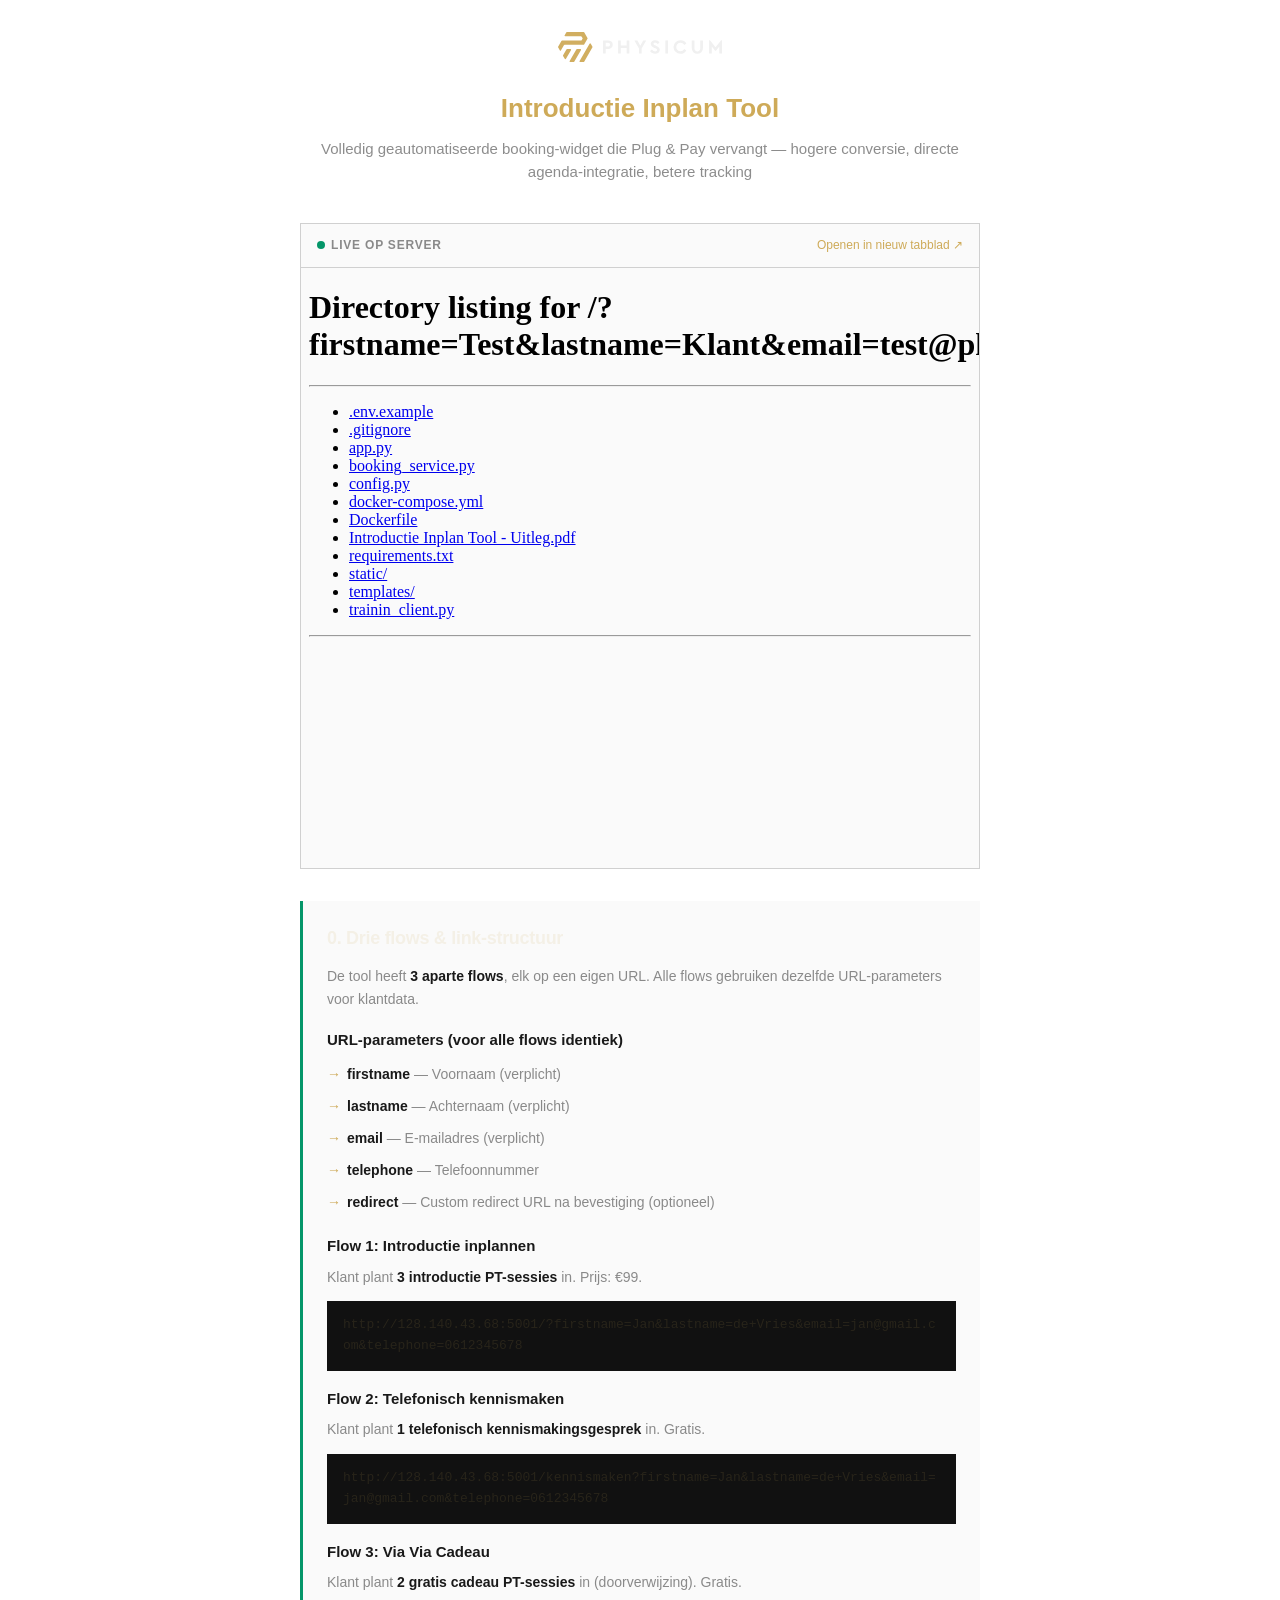
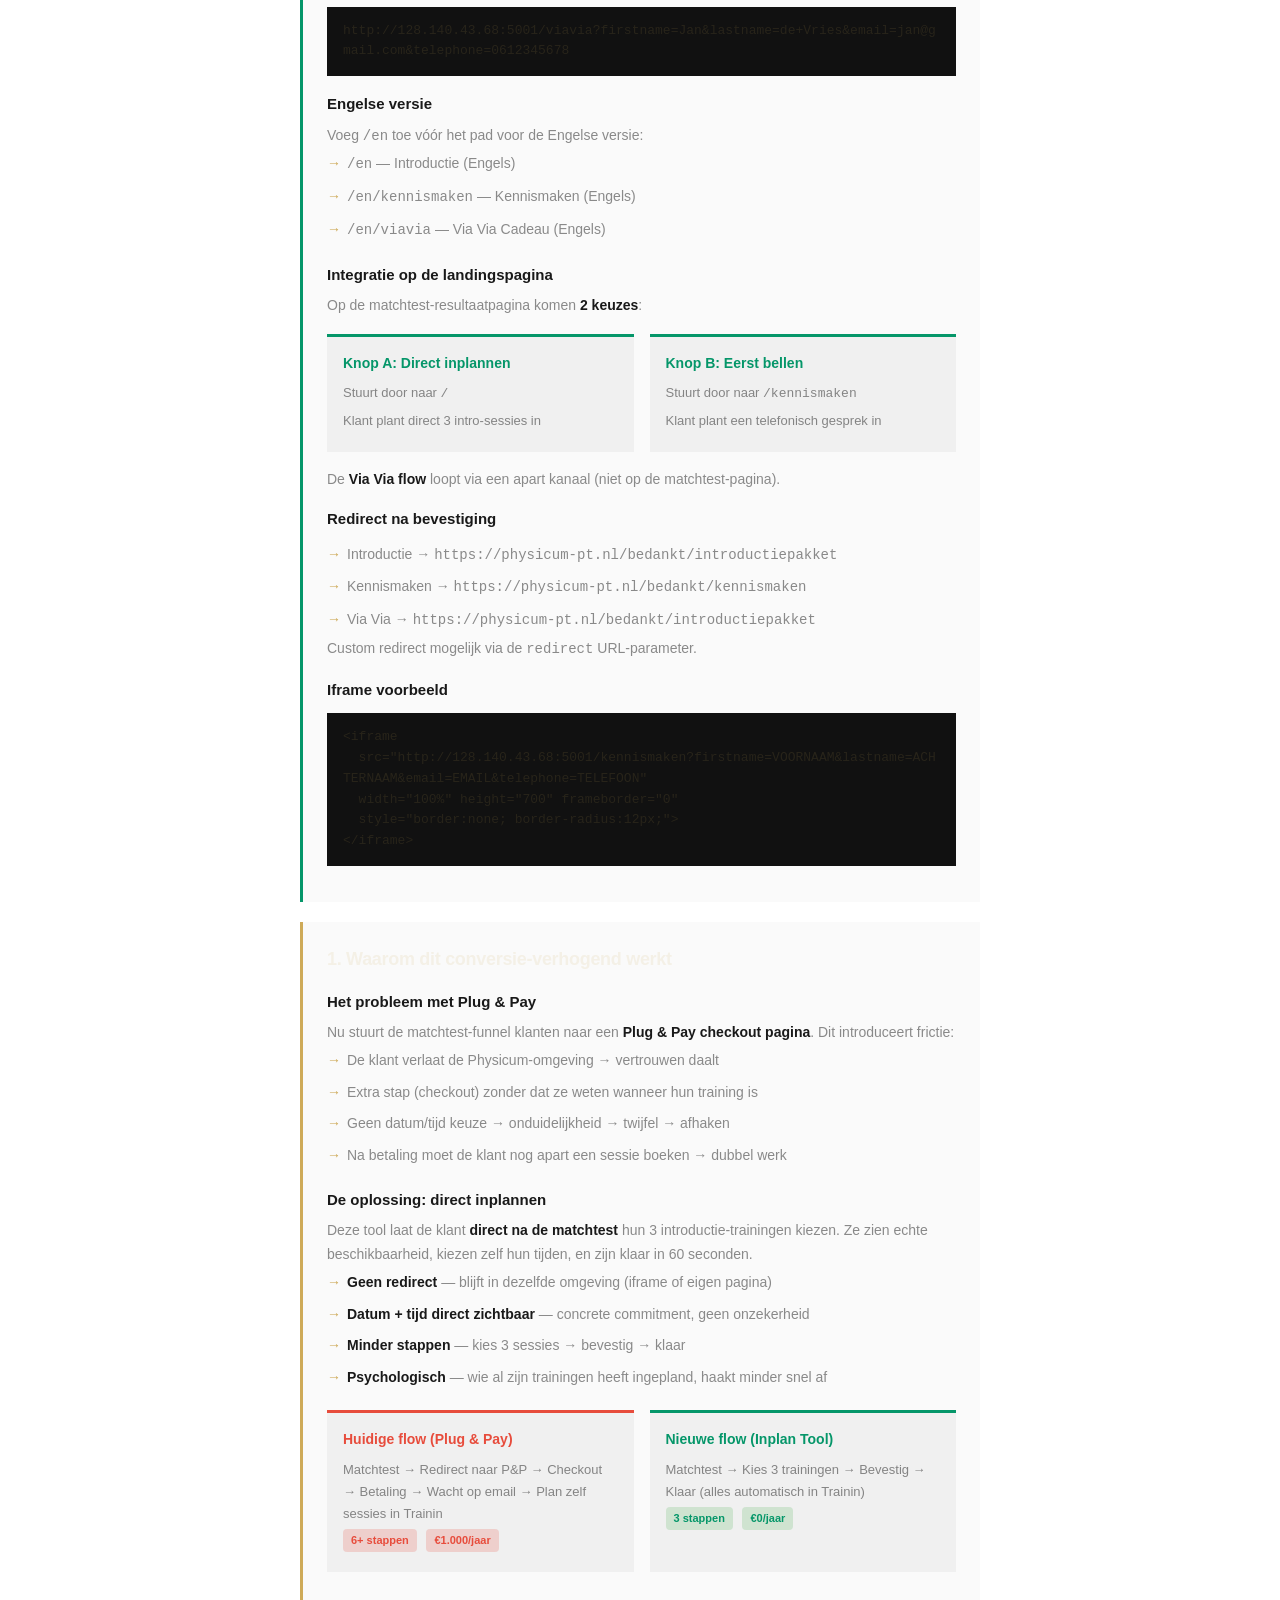
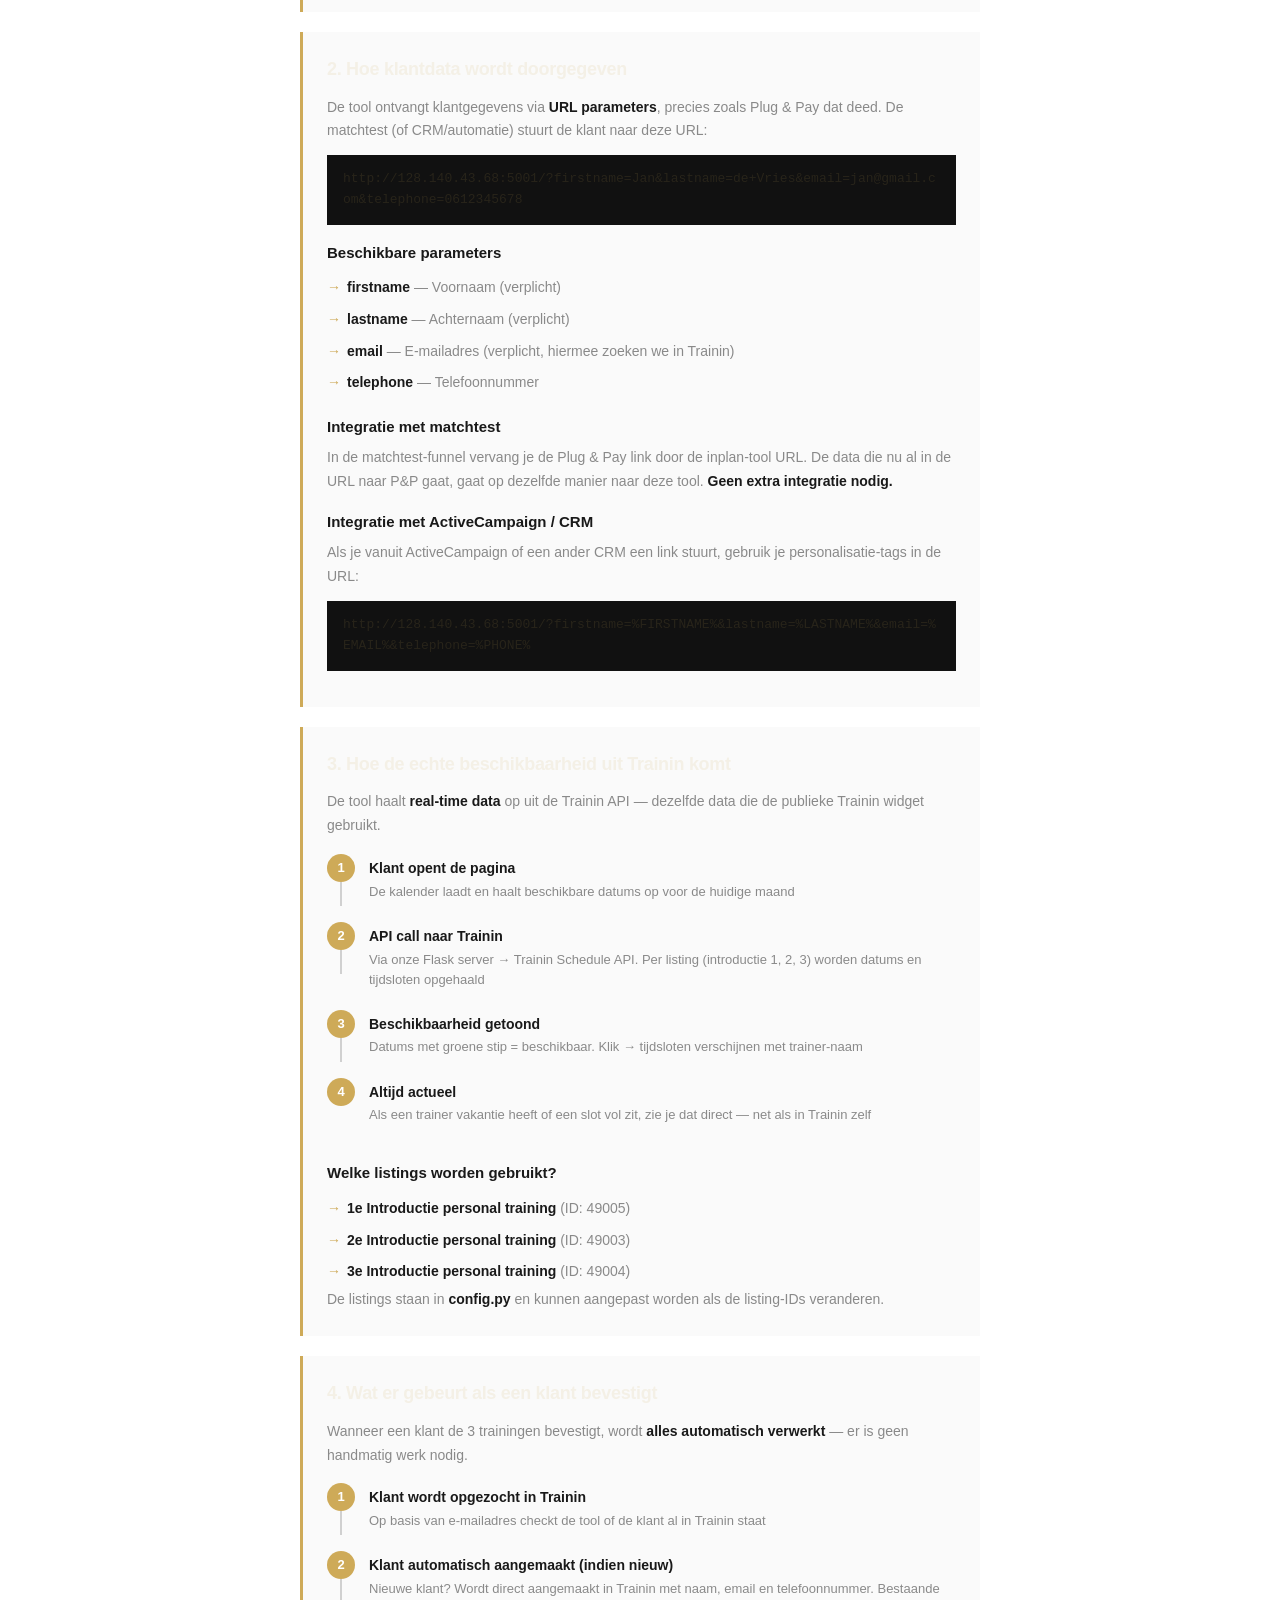
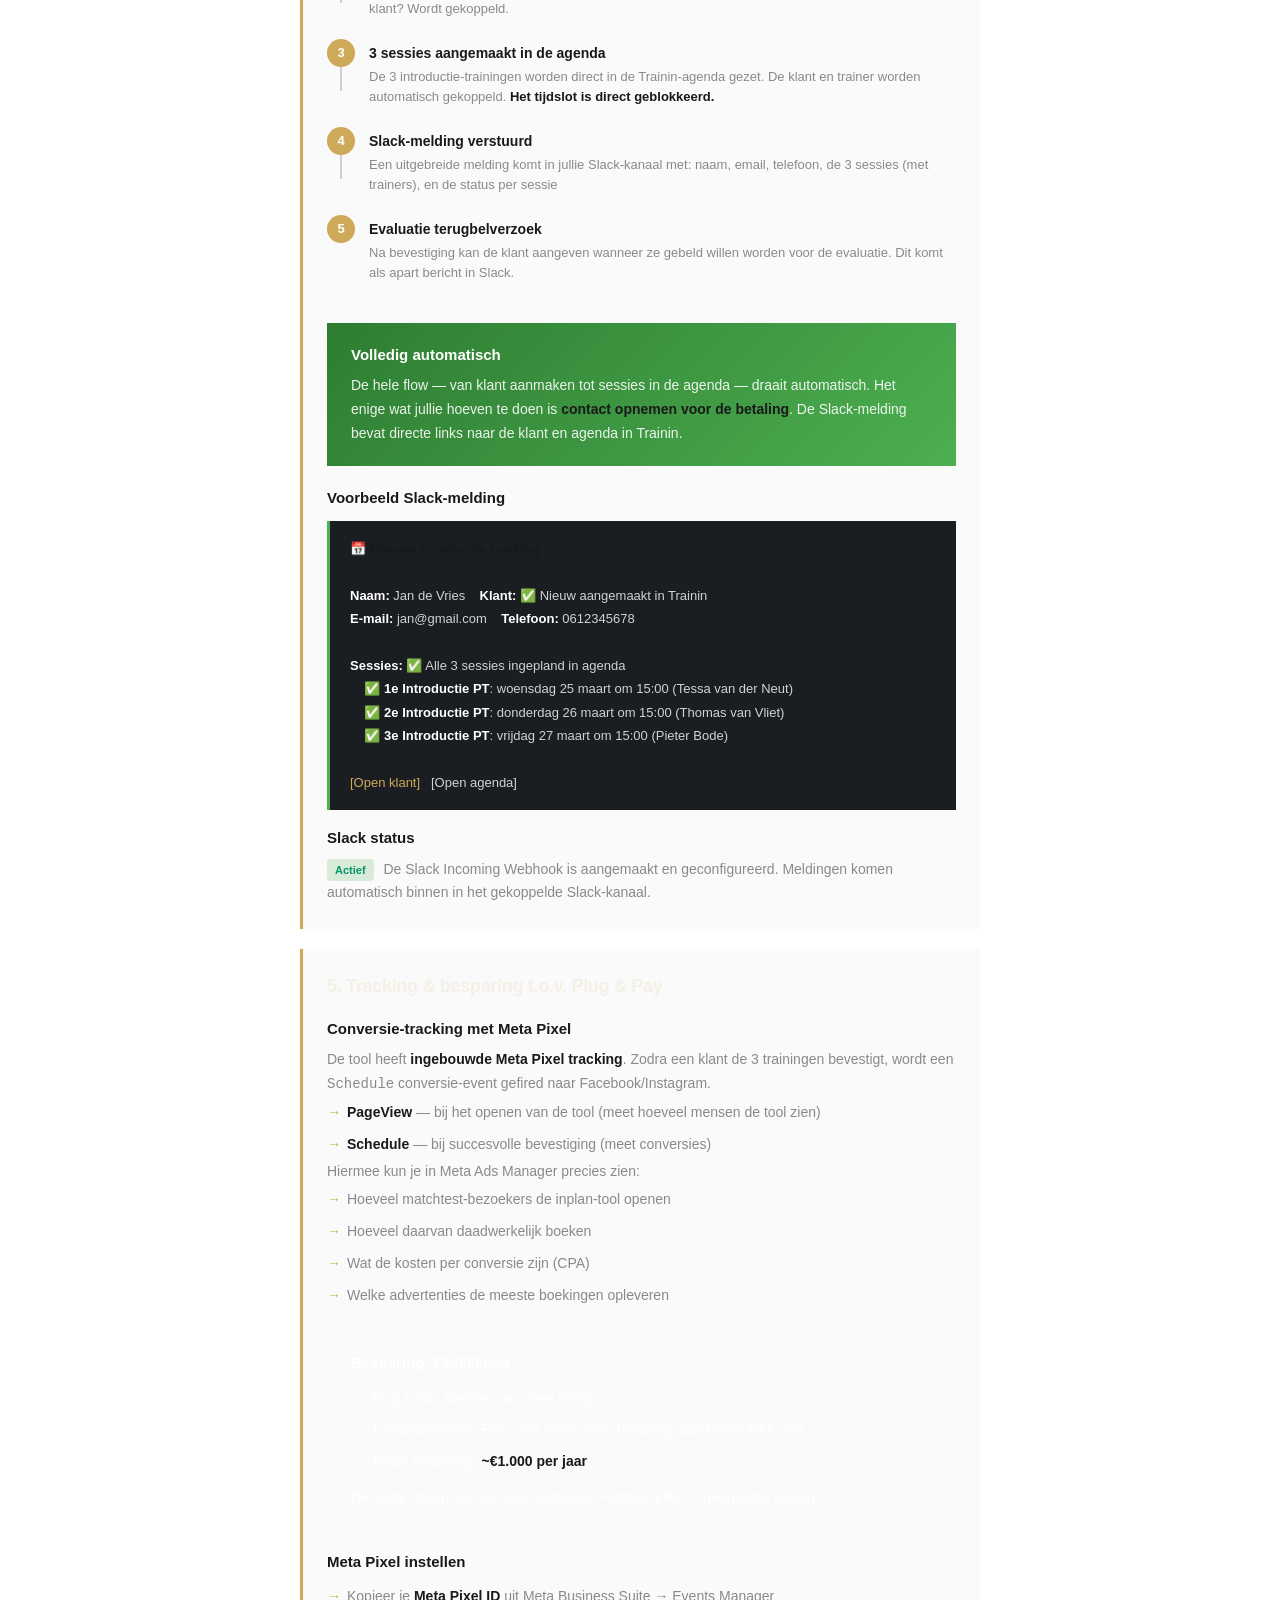
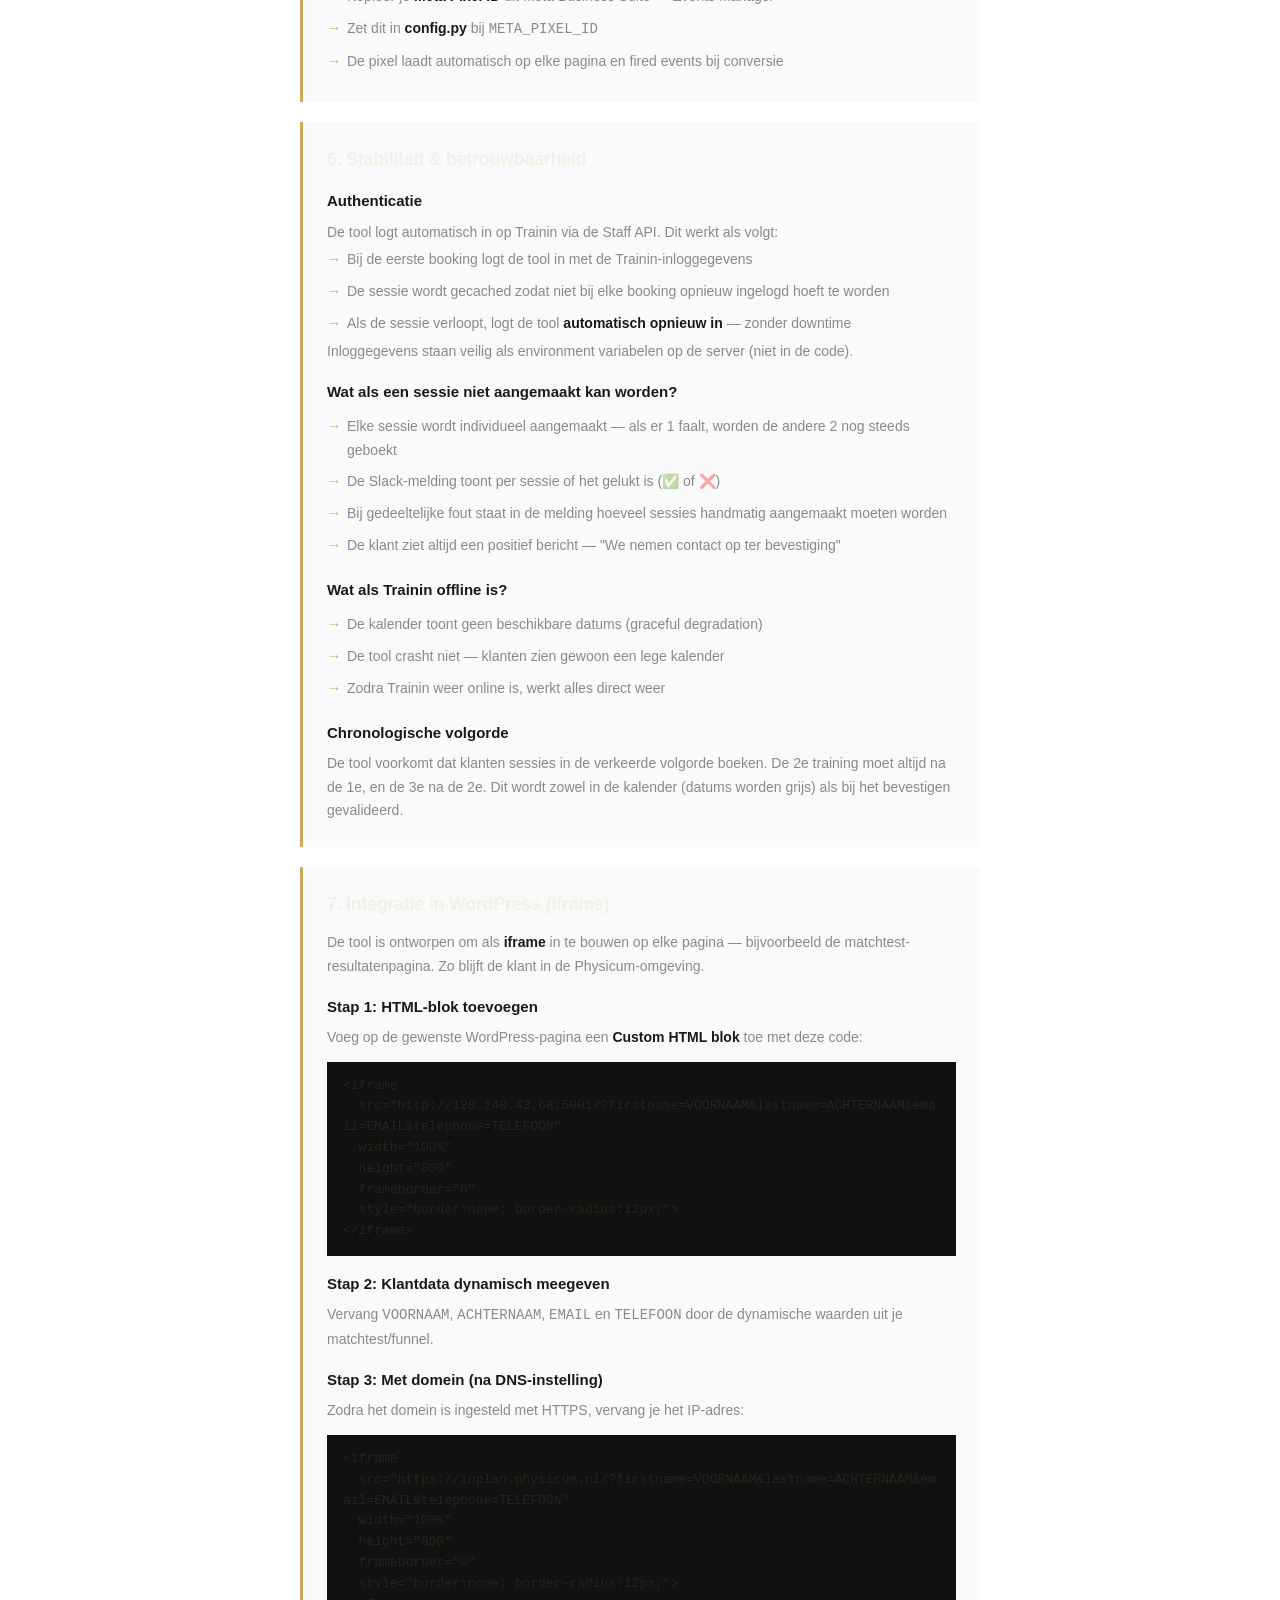
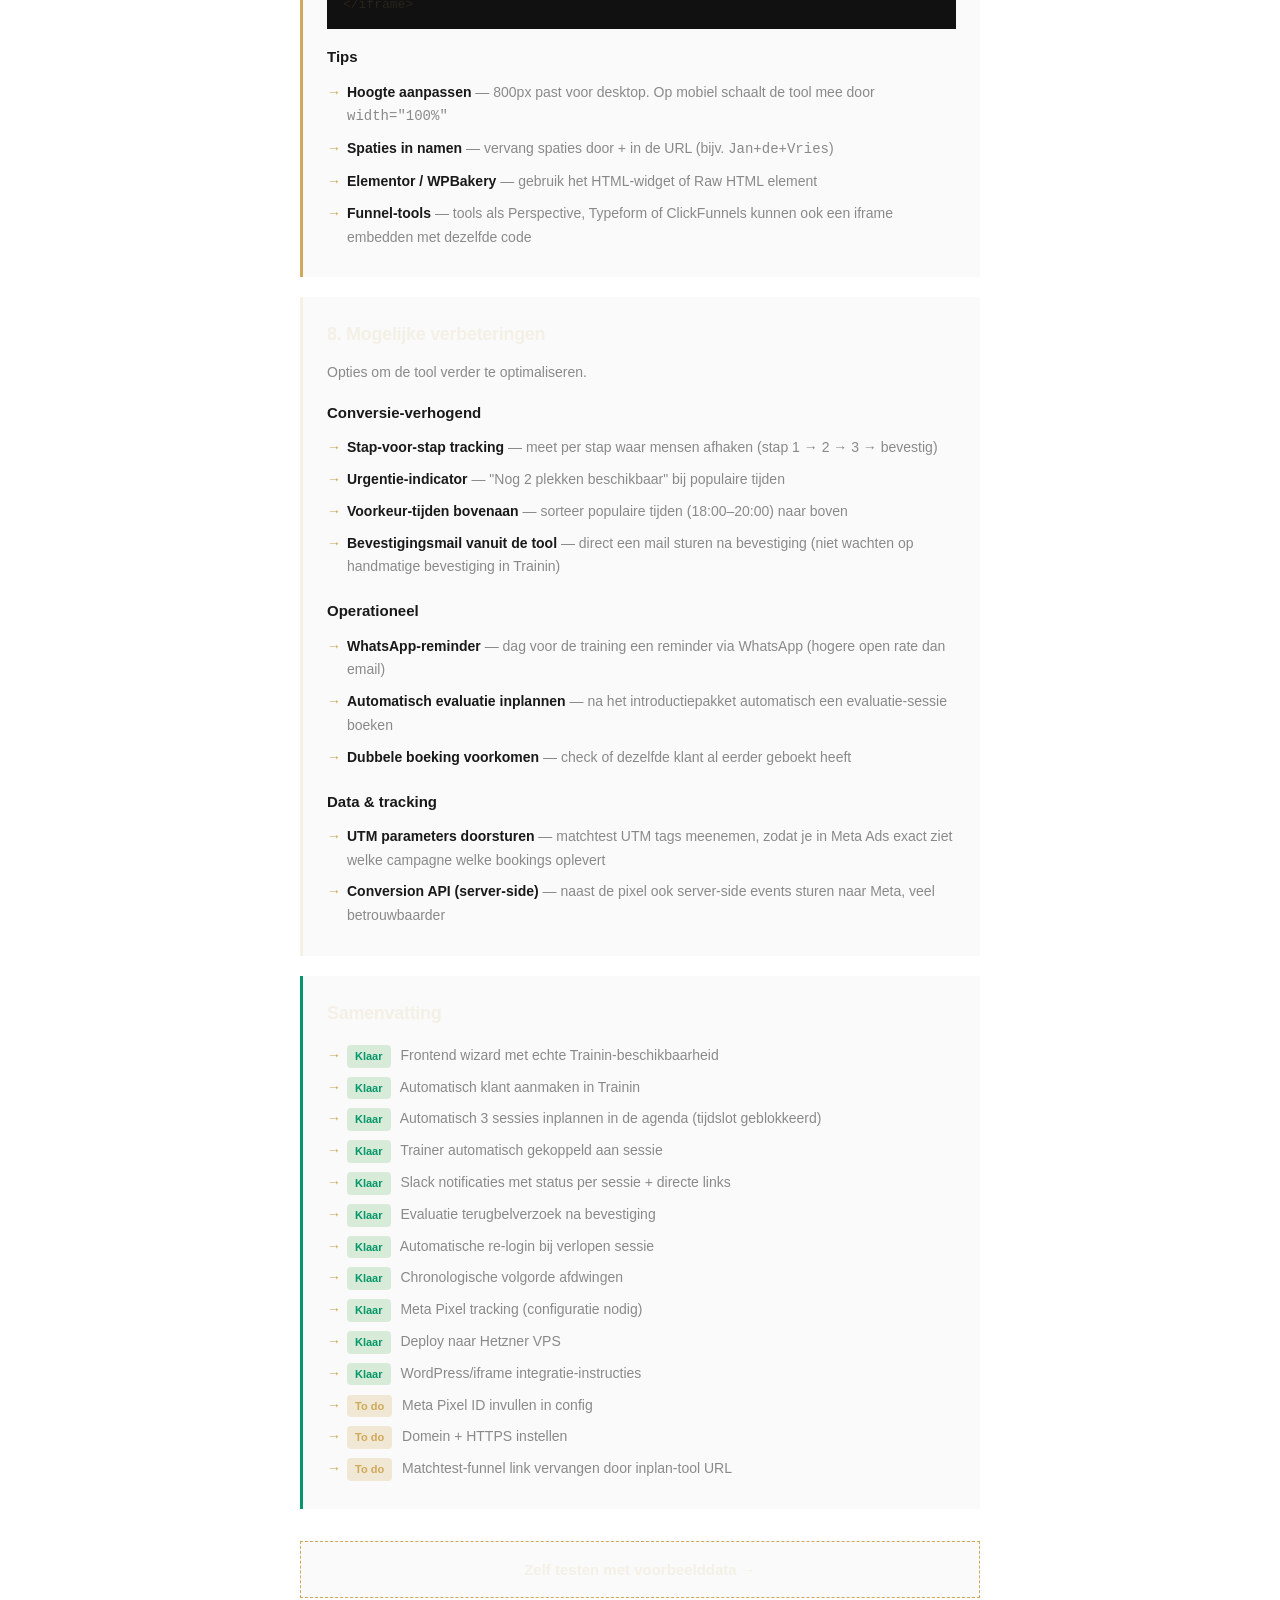
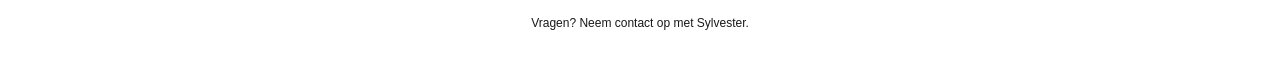
==== commit fb3b8528: "Update uitleg page with 3-flow link structure + PDF export Added section "0. Drie flows & link-struc" ====
--- a/templates/uitleg.html
+++ b/templates/uitleg.html
@@ -356,9 +356,78 @@
         <div class="live-preview">
             <div class="live-preview-header">
                 <span class="status-live">Live op server</span>
-                <a href="/?name=Test+Klant&email=test@physicum.nl&phone=0612345678" target="_blank">Openen in nieuw tabblad &#8599;</a>
+                <a href="/?firstname=Test&lastname=Klant&email=test@physicum.nl&telephone=0612345678" target="_blank">Openen in nieuw tabblad &#8599;</a>
             </div>
-            <iframe src="/?name=Test+Klant&email=test@physicum.nl&phone=0612345678"></iframe>
+            <iframe src="/?firstname=Test&lastname=Klant&email=test@physicum.nl&telephone=0612345678"></iframe>
+        </div>
+
+        <!-- 0. Drie flows & link-structuur -->
+        <div class="section" style="border-left-color: var(--green);">
+            <h2>0. Drie flows &amp; link-structuur</h2>
+
+            <p>De tool heeft <strong>3 aparte flows</strong>, elk op een eigen URL. Alle flows gebruiken dezelfde URL-parameters voor klantdata.</p>
+
+            <h3>URL-parameters (voor alle flows identiek)</h3>
+            <ul>
+                <li><strong>firstname</strong> — Voornaam (verplicht)</li>
+                <li><strong>lastname</strong> — Achternaam (verplicht)</li>
+                <li><strong>email</strong> — E-mailadres (verplicht)</li>
+                <li><strong>telephone</strong> — Telefoonnummer</li>
+                <li><strong>redirect</strong> — Custom redirect URL na bevestiging (optioneel)</li>
+            </ul>
+
+            <h3>Flow 1: Introductie inplannen</h3>
+            <p>Klant plant <strong>3 introductie PT-sessies</strong> in. Prijs: &euro;99.</p>
+            <div class="code-example">http://128.140.43.68:5001/?firstname=Jan&amp;lastname=de+Vries&amp;email=jan@gmail.com&amp;telephone=0612345678</div>
+
+            <h3>Flow 2: Telefonisch kennismaken</h3>
+            <p>Klant plant <strong>1 telefonisch kennismakingsgesprek</strong> in. Gratis.</p>
+            <div class="code-example">http://128.140.43.68:5001/kennismaken?firstname=Jan&amp;lastname=de+Vries&amp;email=jan@gmail.com&amp;telephone=0612345678</div>
+
+            <h3>Flow 3: Via Via Cadeau</h3>
+            <p>Klant plant <strong>2 gratis cadeau PT-sessies</strong> in (doorverwijzing). Gratis.</p>
+            <div class="code-example">http://128.140.43.68:5001/viavia?firstname=Jan&amp;lastname=de+Vries&amp;email=jan@gmail.com&amp;telephone=0612345678</div>
+
+            <h3>Engelse versie</h3>
+            <p>Voeg <code>/en</code> toe v&oacute;&oacute;r het pad voor de Engelse versie:</p>
+            <ul>
+                <li><code>/en</code> — Introductie (Engels)</li>
+                <li><code>/en/kennismaken</code> — Kennismaken (Engels)</li>
+                <li><code>/en/viavia</code> — Via Via Cadeau (Engels)</li>
+            </ul>
+
+            <h3>Integratie op de landingspagina</h3>
+            <p>Op de matchtest-resultaatpagina komen <strong>2 keuzes</strong>:</p>
+
+            <div class="comparison-grid">
+                <div class="comparison-card new">
+                    <h4>Knop A: Direct inplannen</h4>
+                    <p>Stuurt door naar <code>/</code></p>
+                    <p>Klant plant direct 3 intro-sessies in</p>
+                </div>
+                <div class="comparison-card new">
+                    <h4>Knop B: Eerst bellen</h4>
+                    <p>Stuurt door naar <code>/kennismaken</code></p>
+                    <p>Klant plant een telefonisch gesprek in</p>
+                </div>
+            </div>
+
+            <p>De <strong>Via Via flow</strong> loopt via een apart kanaal (niet op de matchtest-pagina).</p>
+
+            <h3>Redirect na bevestiging</h3>
+            <ul>
+                <li>Introductie &#8594; <code>https://physicum-pt.nl/bedankt/introductiepakket</code></li>
+                <li>Kennismaken &#8594; <code>https://physicum-pt.nl/bedankt/kennismaken</code></li>
+                <li>Via Via &#8594; <code>https://physicum-pt.nl/bedankt/introductiepakket</code></li>
+            </ul>
+            <p>Custom redirect mogelijk via de <code>redirect</code> URL-parameter.</p>
+
+            <h3>Iframe voorbeeld</h3>
+            <div class="code-example">&lt;iframe
+  src="http://128.140.43.68:5001/kennismaken?firstname=VOORNAAM&amp;lastname=ACHTERNAAM&amp;email=EMAIL&amp;telephone=TELEFOON"
+  width="100%" height="700" frameborder="0"
+  style="border:none; border-radius:12px;"&gt;
+&lt;/iframe&gt;</div>
         </div>
 
         <!-- 1. Waarom conversie-verhogend -->
@@ -403,13 +472,14 @@
 
             <p>De tool ontvangt klantgegevens via <strong>URL parameters</strong>, precies zoals Plug &amp; Pay dat deed. De matchtest (of CRM/automatie) stuurt de klant naar deze URL:</p>
 
-            <div class="code-example">http://128.140.43.68:5001/?name=Jan+de+Vries&amp;email=jan@gmail.com&amp;phone=0612345678</div>
+            <div class="code-example">http://128.140.43.68:5001/?firstname=Jan&amp;lastname=de+Vries&amp;email=jan@gmail.com&amp;telephone=0612345678</div>
 
             <h3>Beschikbare parameters</h3>
             <ul>
-                <li><strong>name</strong> — Volledige naam (wordt gesplitst in voor- en achternaam)</li>
+                <li><strong>firstname</strong> — Voornaam (verplicht)</li>
+                <li><strong>lastname</strong> — Achternaam (verplicht)</li>
                 <li><strong>email</strong> — E-mailadres (verplicht, hiermee zoeken we in Trainin)</li>
-                <li><strong>phone</strong> — Telefoonnummer</li>
+                <li><strong>telephone</strong> — Telefoonnummer</li>
             </ul>
 
             <h3>Integratie met matchtest</h3>
@@ -417,7 +487,7 @@
 
             <h3>Integratie met ActiveCampaign / CRM</h3>
             <p>Als je vanuit ActiveCampaign of een ander CRM een link stuurt, gebruik je personalisatie-tags in de URL:</p>
-            <div class="code-example">http://128.140.43.68:5001/?name=%FIRSTNAME%+%LASTNAME%&amp;email=%EMAIL%&amp;phone=%PHONE%</div>
+            <div class="code-example">http://128.140.43.68:5001/?firstname=%FIRSTNAME%&amp;lastname=%LASTNAME%&amp;email=%EMAIL%&amp;telephone=%PHONE%</div>
         </div>
 
         <!-- 3. Hoe Trainin-data wordt opgehaald -->
@@ -634,7 +704,7 @@
             <p>Voeg op de gewenste WordPress-pagina een <strong>Custom HTML blok</strong> toe met deze code:</p>
 
             <div class="code-example">&lt;iframe
-  src="http://128.140.43.68:5001/?name=NAAM&amp;email=EMAIL&amp;phone=TELEFOON"
+  src="http://128.140.43.68:5001/?firstname=VOORNAAM&amp;lastname=ACHTERNAAM&amp;email=EMAIL&amp;telephone=TELEFOON"
   width="100%"
   height="800"
   frameborder="0"
@@ -642,13 +712,13 @@
 &lt;/iframe&gt;</div>
 
             <h3>Stap 2: Klantdata dynamisch meegeven</h3>
-            <p>Vervang <code>NAAM</code>, <code>EMAIL</code> en <code>TELEFOON</code> door de dynamische waarden uit je matchtest/funnel.</p>
+            <p>Vervang <code>VOORNAAM</code>, <code>ACHTERNAAM</code>, <code>EMAIL</code> en <code>TELEFOON</code> door de dynamische waarden uit je matchtest/funnel.</p>
 
             <h3>Stap 3: Met domein (na DNS-instelling)</h3>
             <p>Zodra het domein is ingesteld met HTTPS, vervang je het IP-adres:</p>
 
             <div class="code-example">&lt;iframe
-  src="https://inplan.physicum.nl/?name=NAAM&amp;email=EMAIL&amp;phone=TELEFOON"
+  src="https://inplan.physicum.nl/?firstname=VOORNAAM&amp;lastname=ACHTERNAAM&amp;email=EMAIL&amp;telephone=TELEFOON"
   width="100%"
   height="800"
   frameborder="0"
@@ -712,7 +782,7 @@
             </ul>
         </div>
 
-        <a href="/?name=Test+Klant&email=test@physicum.nl&phone=0612345678" class="demo-link">
+        <a href="/?firstname=Test&lastname=Klant&email=test@physicum.nl&telephone=0612345678" class="demo-link">
             Zelf testen met voorbeelddata &#8594;
         </a>
 
